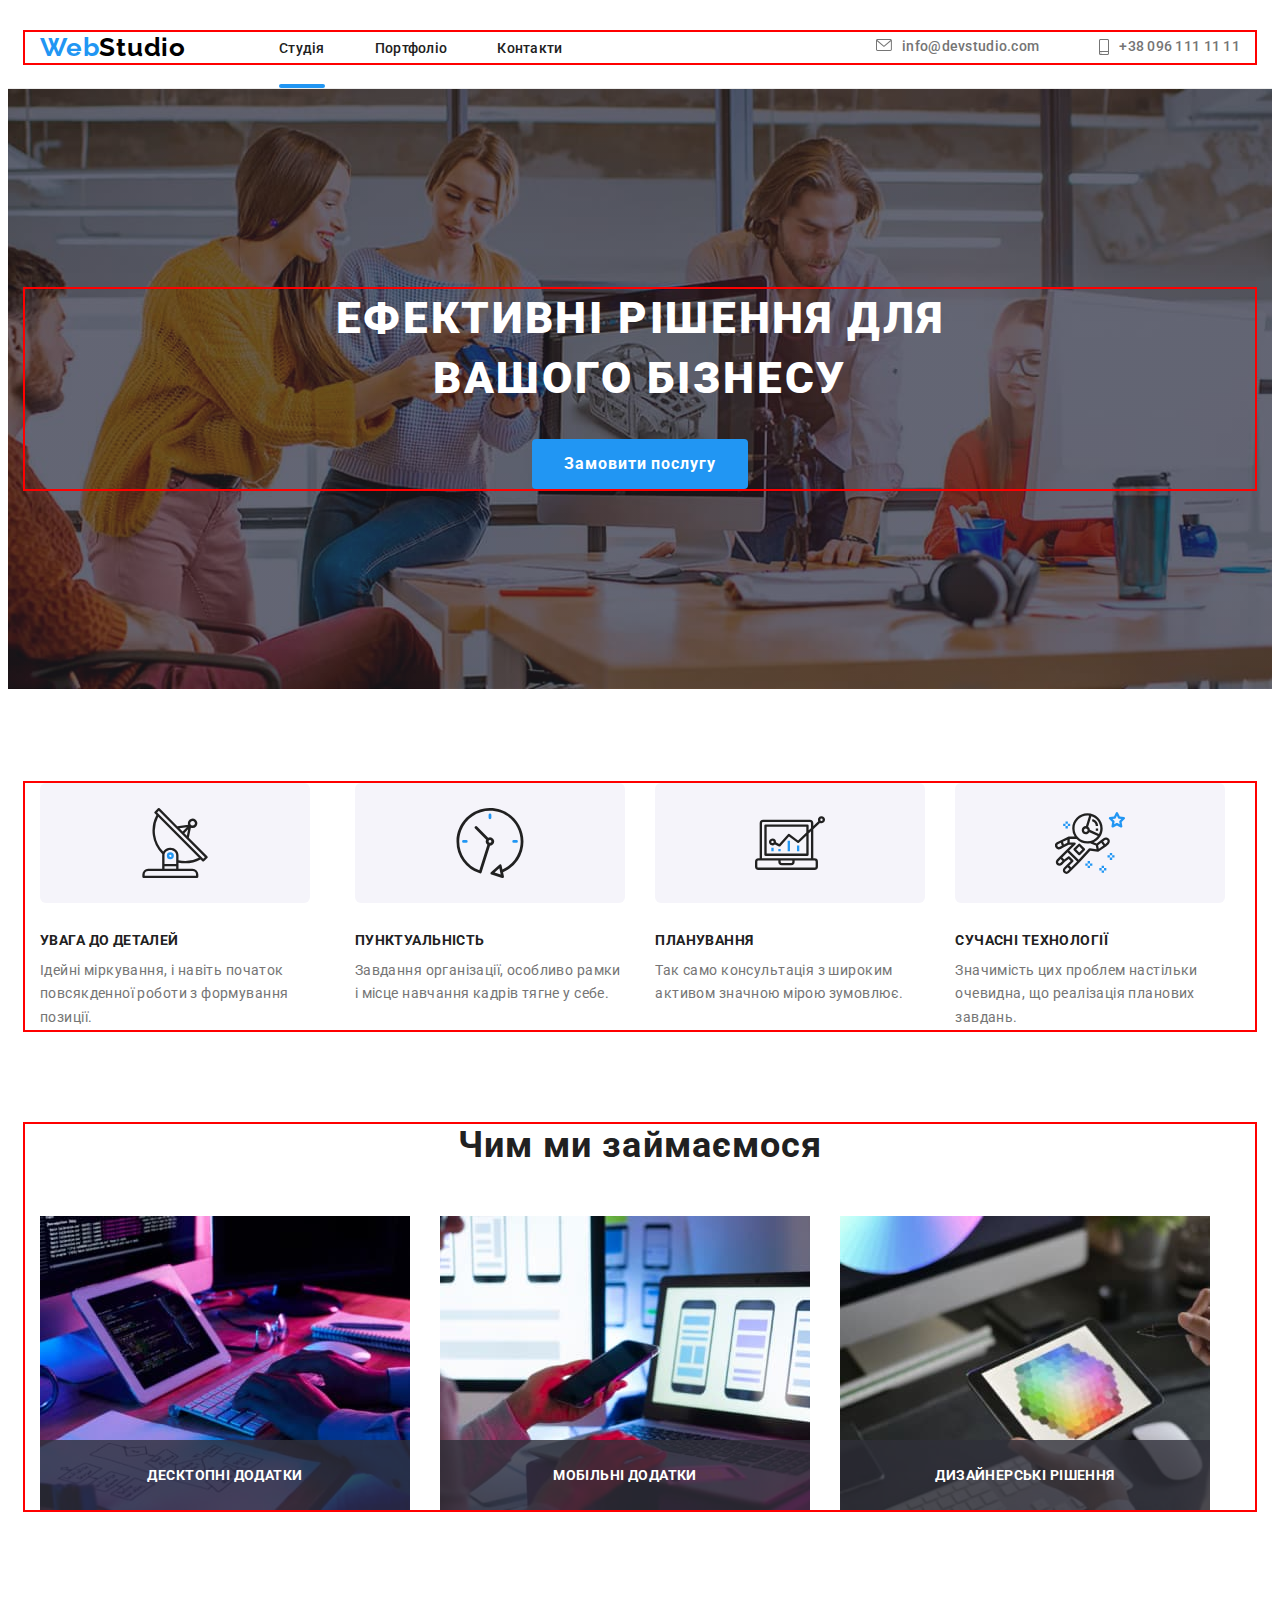
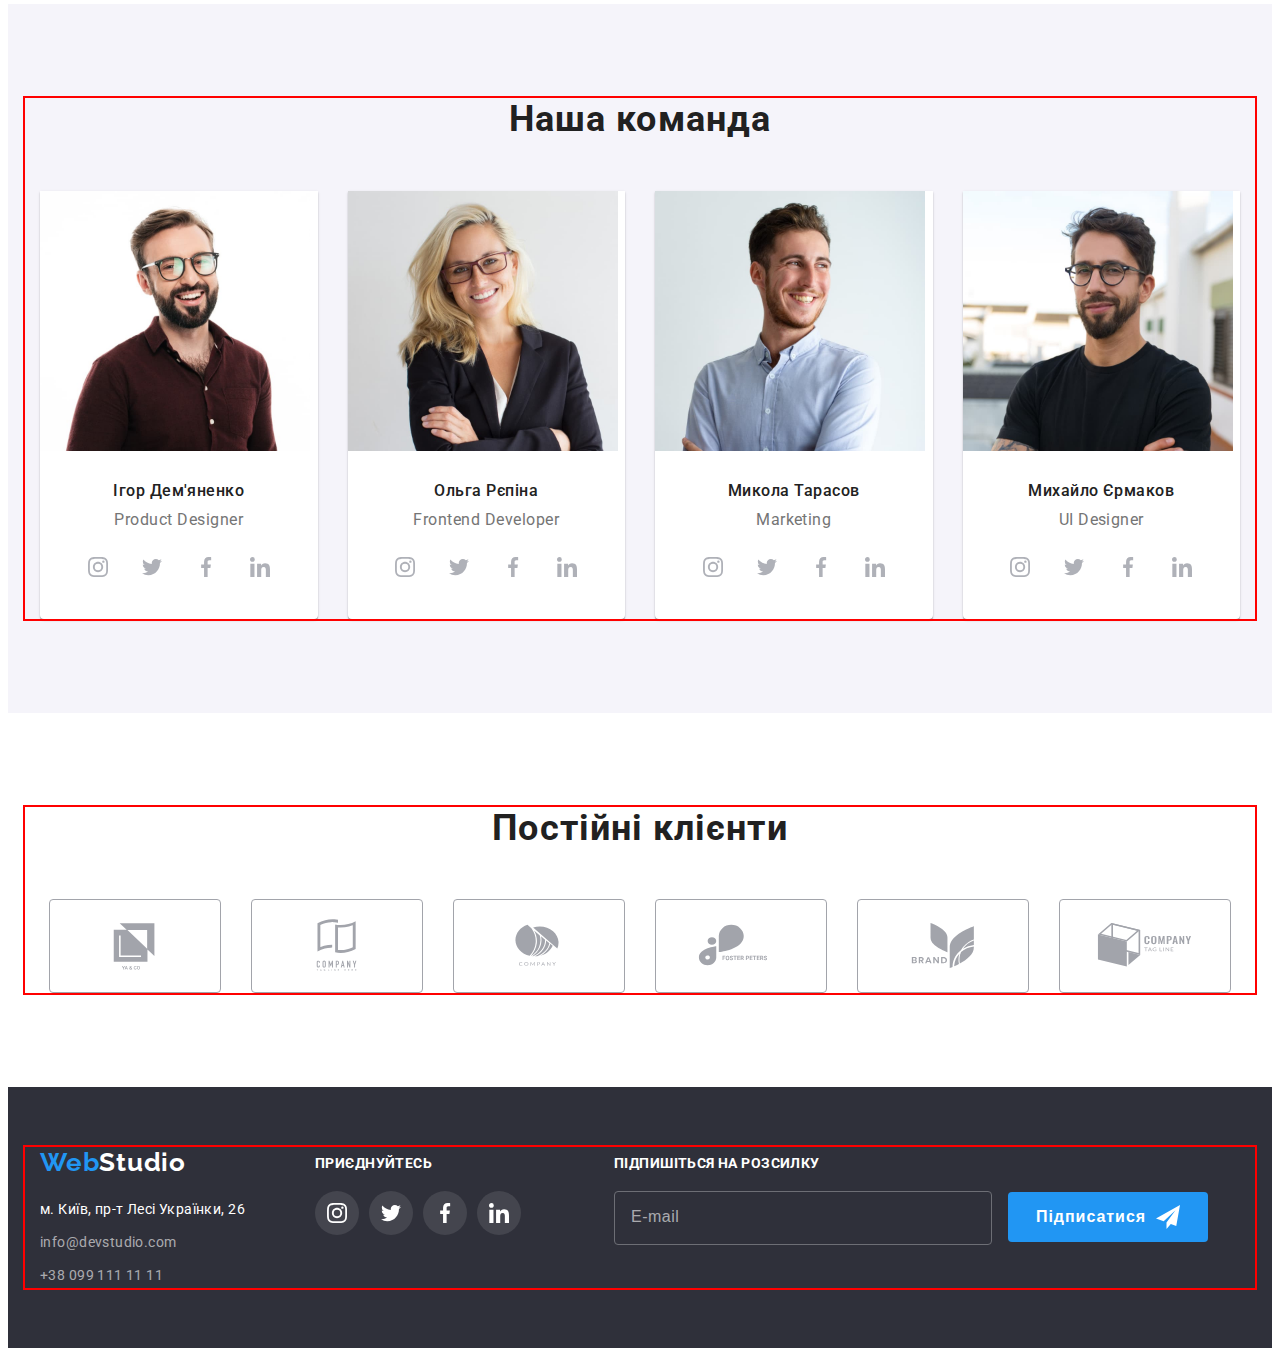
==== index.html @ 5f809f55 "Додає файли з HW7" ====
<!DOCTYPE html>
<html lang="en">
  <head>
    <meta charset="UTF-8" />
    <meta http-equiv="X-UA-Compatible" content="IE=edge" />
    <meta name="viewport" content="width=device-width, initial-scale=1.0" />
    <title>WebStudio</title>
    <link rel="preconnect" href="https://fonts.googleapis.com" />
    <link rel="preconnect" href="https://fonts.gstatic.com" crossorigin />
    <link
      href="https://fonts.googleapis.com/css2?family=Raleway:wght@700&family=Roboto:wght@400;500;700;900&display=swap"
      rel="stylesheet"
    />
    <link
      rel="stylesheet"
      href="https://cdnjs.cloudflare.com/ajax/libs/modern-normalize/1.1.0/modern-normalize.min.css"
      integrity="sha512-wpPYUAdjBVSE4KJnH1VR1HeZfpl1ub8YT/NKx4PuQ5NmX2tKuGu6U/JRp5y+Y8XG2tV+wKQpNHVUX03MfMFn9Q=="
      crossorigin="anonymous"
      referrerpolicy="no-referrer"
    />
    <link rel="stylesheet" href="./css/main.min.css" />
  </head>
  <body>
    <header class="header">
      <div class="container">
        <nav class="navigation">
          <a href="./index.html" class="logo link">Web<span style="color: #000000">Studio</span></a>
          <ul class="navigation__list list">
            <li class="navigation__item">
              <a href="./index.html" class="navigation__link link current">Студія</a>
            </li>
            <li class="navigation__item">
              <a href="./portfolio.html" class="navigation__link link">Портфоліо</a>
            </li>
            <li class="navigation__item">
              <a href="" class="navigation__link link">Контакти</a>
            </li>
          </ul>
        </nav>
        <div class="connect">
          <div class="connect__contacts list">
            <a href="mailto:info@devstudio.com" class="connect__email link">
              <svg class="connect__envelope" width="16" height="12">
                <use href="./img/contacts-icon.svg#icon-email-envelope"></use></svg
              >info@devstudio.com</a
            ><a href="tel:+380961111111" class="connect__tel link list">
              <svg class="connect__smartphone" width="10" height="16">
                <use href="./img/contacts-icon.svg#icon-smartphone"></use></svg
              >+38 096 111 11 11</a
            >
          </div>
        </div>
      </div>
    </header>
    <main>
      <section class="hero">
        <div class="container">
          <div>
            <h1 class="text__unique">Ефективні рішення для вашого бізнесу</h1>
            <button type="button" class="btn__unique" data-modal-open>Замовити послугу</button>
          </div>
        </div>
      </section>
      <section class="advantages section">
        <div class="container">
          <h2 hidden>Переваги</h2>
          <ul class="advantages__list list">
            <li class="advantages__item">
              <a href="" class="advantages__link link">
                <svg class="advantages__icon" width="70" height="70">
                  <use href="./img/advantages-icons.svg#icon-antenna"></use>
                </svg>
              </a>
              <h3 class="advantages__title">УВАГА ДО ДЕТАЛЕЙ</h3>
              <p class="advantages__descr">
                Ідейні міркування, і навіть початок повсякденної роботи з формування позиції.
              </p>
            </li>
            <li class="advantages__item">
              <a href="" class="advantages__link link">
                <svg class="advantages__icon" width="70" height="70">
                  <use href="./img/advantages-icons.svg#icon-clock"></use>
                </svg>
              </a>
              <h3 class="advantages__title">ПУНКТУАЛЬНІСТЬ</h3>
              <p class="advantages__descr">
                Завдання організації, особливо рамки і місце навчання кадрів тягне у себе.
              </p>
            </li>
            <li class="advantages__item">
              <a href="" class="advantages__link link">
                <svg class="advantages__icon" width="70" height="70">
                  <use href="./img/advantages-icons.svg#icon-diagram"></use>
                </svg>
              </a>
              <h3 class="advantages__title">ПЛАНУВАННЯ</h3>
              <p class="advantages__descr">
                Так само консультація з широким активом значною мірою зумовлює.
              </p>
            </li>
            <li class="advantages__item">
              <a href="" class="advantages__link link">
                <svg class="advantages__icon" width="70" height="70">
                  <use href="./img/advantages-icons.svg#icon-astronaut"></use>
                </svg>
              </a>
              <h3 class="advantages__title">СУЧАСНІ ТЕХНОЛОГІЇ</h3>
              <p class="advantages__descr">
                Значимість цих проблем настільки очевидна, що реалізація планових завдань.
              </p>
            </li>
          </ul>
        </div>
      </section>
      <section class="activities section">
        <div class="container">
          <h2 class="activities__title">Чим ми займаємося</h2>
          <ul class="activities__list list">
            <li class="activities__item">
              <img src="./img/activities-img-1.jpg" alt="Діяльність" width="370" height="294" />
              <p class="activities__cover-text">Десктопні додатки</p>
            </li>
            <li class="activities__item">
              <img src="./img/activities-img-2.jpg" alt="Діяльність" width="370" height="294" />
              <p class="activities__cover-text">Мобільні додатки</p>
            </li>
            <li class="activities__item">
              <img src="./img/activities-img-3.jpg" alt="Діяльність" width="370" height="294" />
              <p class="activities__cover-text">Дизайнерські рішення</p>
            </li>
          </ul>
        </div>
      </section>
      <section class="team section">
        <div class="container">
          <h2 class="team__main-title">Наша команда</h2>
          <ul class="team__list list">
            <li class="team__item">
              <img
                src="./img/product-designer.jpg"
                alt="Дизайнер продукту"
                width="270"
                height="260"
              />
              <div class="team__text">
                <h3 class="team__title">Ігор Дем'яненко</h3>
                <p class="team__descr">Product Designer</p>
                <ul class="webstudio-soc list">
                  <li class="webstudio-soc-item">
                    <a href="" class="webstudio-soc-link link">
                      <svg class="webstudio-team-icon" width="20" height="20">
                        <use href="./img/team-icons.svg#icon-instagram"></use>
                      </svg>
                    </a>
                  </li>
                  <li class="webstudio-soc-item">
                    <a href="" class="webstudio-soc-link link">
                      <svg class="webstudio-team-icon" width="20" height="20">
                        <use href="./img/team-icons.svg#icon-twitter"></use>
                      </svg>
                    </a>
                  </li>
                  <li class="webstudio-soc-item">
                    <a href="" class="webstudio-soc-link link">
                      <svg class="webstudio-team-icon" width="20" height="20">
                        <use href="./img/team-icons.svg#icon-facebook"></use>
                      </svg>
                    </a>
                  </li>
                  <li class="webstudio-soc-item">
                    <a href="" class="webstudio-soc-link link">
                      <svg class="webstudio-team-icon" width="20" height="20">
                        <use href="./img/team-icons.svg#icon-linkedin"></use>
                      </svg>
                    </a>
                  </li>
                </ul>
              </div>
            </li>
            <li class="team__item">
              <img
                src="./img/frontend-developer.jpg"
                alt="Фронтенд розробник"
                width="270"
                height="260"
              />
              <div class="team__text">
                <h3 class="team__title">Ольга Рєпіна</h3>
                <p class="team__descr">Frontend Developer</p>
                <ul class="webstudio-soc list">
                  <li class="webstudio-soc-item">
                    <a href="" class="webstudio-soc-link link">
                      <svg class="webstudio-team-icon" width="20" height="20">
                        <use href="./img/team-icons.svg#icon-instagram"></use>
                      </svg>
                    </a>
                  </li>
                  <li class="webstudio-soc-item">
                    <a href="" class="webstudio-soc-link link">
                      <svg class="webstudio-team-icon" width="20" height="20">
                        <use href="./img/team-icons.svg#icon-twitter"></use>
                      </svg>
                    </a>
                  </li>
                  <li class="webstudio-soc-item">
                    <a href="" class="webstudio-soc-link link">
                      <svg class="webstudio-team-icon" width="20" height="20">
                        <use href="./img/team-icons.svg#icon-facebook"></use>
                      </svg>
                    </a>
                  </li>
                  <li class="webstudio-soc-item">
                    <a href="" class="webstudio-soc-link link">
                      <svg class="webstudio-team-icon" width="20" height="20">
                        <use href="./img/team-icons.svg#icon-linkedin"></use>
                      </svg>
                    </a>
                  </li>
                </ul>
              </div>
            </li>
            <li class="team__item">
              <img src="./img/marketing.jpg" alt="Маркетинг" width="270" height="260" />
              <div class="team__text">
                <h3 class="team__title">Микола Тарасов</h3>
                <p class="team__descr">Marketing</p>
                <ul class="webstudio-soc list">
                  <li class="webstudio-soc-item">
                    <a href="" class="webstudio-soc-link link">
                      <svg class="webstudio-team-icon" width="20" height="20">
                        <use href="./img/team-icons.svg#icon-instagram"></use>
                      </svg>
                    </a>
                  </li>
                  <li class="webstudio-soc-item">
                    <a href="" class="webstudio-soc-link link">
                      <svg class="webstudio-team-icon" width="20" height="20">
                        <use href="./img/team-icons.svg#icon-twitter"></use>
                      </svg>
                    </a>
                  </li>
                  <li class="webstudio-soc-item">
                    <a href="" class="webstudio-soc-link link">
                      <svg class="webstudio-team-icon" width="20" height="20">
                        <use href="./img/team-icons.svg#icon-facebook"></use>
                      </svg>
                    </a>
                  </li>
                  <li class="webstudio-soc-item">
                    <a href="" class="webstudio-soc-link link">
                      <svg class="webstudio-team-icon" width="20" height="20">
                        <use href="./img/team-icons.svg#icon-linkedin"></use>
                      </svg>
                    </a>
                  </li>
                </ul>
              </div>
            </li>
            <li class="team__item">
              <img src="./img/ui-designer.jpg" alt="UI дизайнер" width="270" height="260" />
              <div class="team__text">
                <h3 class="team__title">Михайло Єрмаков</h3>
                <p class="team__descr">UI Designer</p>
                <ul class="webstudio-soc list">
                  <li class="webstudio-soc-item">
                    <a href="" class="webstudio-soc-link link">
                      <svg class="webstudio-team-icon" width="20" height="20">
                        <use href="./img/team-icons.svg#icon-instagram"></use>
                      </svg>
                    </a>
                  </li>
                  <li class="webstudio-soc-item">
                    <a href="" class="webstudio-soc-link link">
                      <svg class="webstudio-team-icon" width="20" height="20">
                        <use href="./img/team-icons.svg#icon-twitter"></use>
                      </svg>
                    </a>
                  </li>
                  <li class="webstudio-soc-item">
                    <a href="" class="webstudio-soc-link link">
                      <svg class="webstudio-team-icon" width="20" height="20">
                        <use href="./img/team-icons.svg#icon-facebook"></use>
                      </svg>
                    </a>
                  </li>
                  <li class="webstudio-soc-item">
                    <a href="" class="webstudio-soc-link link">
                      <svg class="webstudio-team-icon" width="20" height="20">
                        <use href="./img/team-icons.svg#icon-linkedin"></use>
                      </svg>
                    </a>
                  </li>
                </ul>
              </div>
            </li>
          </ul>
        </div>
      </section>
      <section class="clients section">
        <div class="container">
          <h2 class="clients__main">Постійні клієнти</h2>
          <ul class="clients__list list">
            <li class="clients__item">
              <a href="" class="clients__link link">
                <svg class="clients__icon" width="106" height="60">
                  <use href="./img/webstudio-clients.svg#icon-ya-co-logo"></use>
                </svg>
              </a>
            </li>
            <li class="clients__item">
              <a href="" class="clients__link link">
                <svg class="clients__icon" width="106" height="60">
                  <use href="./img/webstudio-clients.svg#icon-company-one-logo"></use>
                </svg>
              </a>
            </li>
            <li class="clients__item">
              <a href="" class="clients__link link">
                <svg class="clients__icon" width="106" height="60">
                  <use href="./img/webstudio-clients.svg#icon-company-two-logo"></use>
                </svg>
              </a>
            </li>
            <li class="clients__item">
              <a href="" class="clients__link link">
                <svg class="clients__icon" width="106" height="60">
                  <use href="./img/webstudio-clients.svg#icon-foster-peters-logo"></use>
                </svg>
              </a>
            </li>
            <li class="clients__item">
              <a href="" class="clients__link link">
                <svg class="clients__icon" width="106" height="60">
                  <use href="./img/webstudio-clients.svg#icon-brand-logo"></use>
                </svg>
              </a>
            </li>
            <li class="clients__item">
              <a href="" class="clients__link link">
                <svg class="clients__icon" width="106" height="60">
                  <use href="./img/webstudio-clients.svg#icon-company-three-logo"></use>
                </svg>
              </a>
            </li>
          </ul>
        </div>
      </section>
    </main>
    <footer class="footer">
      <div class="container">
        <div class="footer-logo-adress">
          <a href="/index.html" class="footer-logo link"
            >Web<span style="color: #ffffff">Studio</span></a
          >
          <address class="footer-adress">
            <ul class="footer-links list">
              <li class="footer-links-item">
                <a
                  href="https://goo.gl/maps/W9PkyvHcREcjAEF59"
                  target="_blank"
                  rel="noopener norefferer nofollow"
                  class="footer-adress-link link"
                  >м. Київ, пр-т Лесі Українки, 26</a
                >
              </li>
              <li class="footer-links-item">
                <a href="mailto:info@devstudio.com" class="footer-email-link link"
                  >info@devstudio.com</a
                >
              </li>
              <li>
                <a href="tel:+380991111111 link" class="footer-tel-link link">+38 099 111 11 11</a>
              </li>
            </ul>
          </address>
        </div>
        <div class="footer-icons">
          <h3 class="footer-social-title">Приєднуйтесь</h3>
          <ul class="webstudio-soc list">
            <li class="webstudio-soc-item">
              <a href="" class="webstudio-footer-soc-link link">
                <svg class="webstudio-soc-icon" width="20" height="20">
                  <use href="./img/team-icons.svg#icon-instagram"></use>
                </svg>
              </a>
            </li>
            <li class="webstudio-soc-item">
              <a href="" class="webstudio-footer-soc-link link">
                <svg class="webstudio-soc-icon" width="20" height="20">
                  <use href="./img/team-icons.svg#icon-twitter"></use>
                </svg>
              </a>
            </li>
            <li class="webstudio-soc-item">
              <a href="" class="webstudio-footer-soc-link link">
                <svg class="webstudio-soc-icon" width="20" height="20">
                  <use href="./img/team-icons.svg#icon-facebook"></use>
                </svg>
              </a>
            </li>
            <li class="webstudio-soc-item">
              <a href="" class="webstudio-footer-soc-link link">
                <svg class="webstudio-soc-icon" width="20" height="20">
                  <use href="./img/team-icons.svg#icon-linkedin"></use>
                </svg>
              </a>
            </li>
          </ul>
        </div>
        <div class="footer-form">
          <h3 class="footer-form-title">Підпишіться на розсилку</h3>
          <form action="footer-online-form">
            <input
              type="email"
              class="footer-online-input"
              name="footer-form-email"
              id="mail"
              placeholder="E-mail"
            />
            <button type="submit" class="footer-form-button">
              Підписатися
              <svg class="footer-form-icon" width="24" height="24">
                <use href="./img/team-icons.svg#icon-footer-send"></use>
              </svg>
            </button>
          </form>
        </div>
      </div>
    </footer>
    <div class="backdrop is-hidden" data-modal>
      <div class="modal">
        <button type="button" class="modal-close" data-modal-close>
          <svg class="modal-close-icon" width="" height="">
            <use href="./img/button-close-modal.svg#icon-button-close-black"></use>
          </svg>
        </button>
        <p class="modal-title">Залиште свої дані, ми вам передзвонимо</p>
        <form class="modal-form">
          <div class="input-field">
            <label for="user-name">
              <span class="input-title">Ім'я</span>
            </label>
            <div class="input-wrap">
              <input
                type="text"
                class="input-form"
                name="user-name"
                placeholder="Микола"
                required
                id="user-name"
              />
              <svg class="input-icon" width="18" height="18">
                <use href="./img/modal-input-icons.svg#icon-modal-person-black"></use>
              </svg>
            </div>
          </div>
          <div class="input-field">
            <label for="user-email">
              <span class="input-title">Пошта</span>
            </label>
            <div class="input-wrap">
              <input
                type="email"
                class="input-form"
                name="user-email"
                placeholder="test@mail.com"
                required
                id="user-email"
              />
              <svg class="input-icon" width="18" height="18">
                <use href="./img/modal-input-icons.svg#icon-modal-email-black"></use>
              </svg>
            </div>
          </div>
          <div class="input-field">
            <label for="user-tel">
              <span class="input-title">Телефон</span>
            </label>
            <div class="input-wrap">
              <input
                type="tel"
                class="input-form"
                name="user-tel"
                placeholder="+380 (96) 111-11-11"
                minlength="10"
                required
                id="user-tel"
              />
              <svg class="input-icon" width="18" height="18">
                <use href="./img/modal-input-icons.svg#icon-modal-phone-black"></use>
              </svg>
            </div>
          </div>
          <div class="input-field">
            <label for="user-comment">
              <span class="input-title">Коментар</span>
            </label>
            <textarea
              name="user-comment"
              id="user-comment"
              class="modal-comment"
              placeholder="Введіть текст"
            ></textarea>
          </div>
          <div class="input-field">
            <input
              type="checkbox"
              name="user-policy"
              value="true"
              class="input-check visually-hidden"
              id="user-policy"
            />
            <label for="user-policy" class="check-text">
              <span>
                <svg class="check-icon" width="16" height="15">
                  <use href="./img/modal-input-icons.svg#icon-modal-check"></use>
                </svg>
              </span>
              Погоджуюся з розсилкою та приймаю
              <a href="./index.html" class="policy-agreenent-conditions">Умови договору</a>
            </label>
          </div>
          <button type="submit" class="modal-button">Відправити</button>
        </form>
      </div>
    </div>
    <script src="./js/modal.js"></script>
  </body>
</html>
---- css/main.min.css ----
body{font-family:"Roboto",sans-serif}.root{--main-btn-color: #2196f3;--main-title-color: #212121}.list{list-style:none}.link{text-decoration:none}.section{padding-top:94px;padding-bottom:94px}p,h1,h2,h3,h4,h5,h6{margin:0}ul{margin:0;padding-left:0}button{cursor:pointer}address{font-style:normal}img{display:block}.visually-hidden{position:absolute;white-space:nowrap;width:1px;height:1px;overflow:hidden;border:0;padding:0;clip:rect(0 0 0 0);-webkit-clip-path:inset(50%);clip-path:inset(50%);margin:-1px}.container{width:1200px;padding-left:15px;padding-right:15px;margin:0 auto;outline:2px solid red}.header{padding-top:24px;padding-bottom:25px;border-bottom:1px solid #ececec}.header .container{display:flex;align-items:center}.navigation{display:flex;align-items:center}.navigation__list{display:flex;-moz-column-gap:50px;column-gap:50px}.connect{margin-left:auto}.connect__contacts{display:flex;justify-content:center;align-items:center}.logo{font-family:"Raleway";font-style:normal;font-weight:700;font-size:26px;line-height:1.19;letter-spacing:.03em;color:#2196f3;margin-right:93px}.navigation__link{position:relative;font-weight:500;font-size:14px;line-height:1.14;letter-spacing:.02em;color:#212121;transition-property:color,background-color,box-shadow;transition-duration:250ms;transition-timing-function:cubic-bezier(0.4, 0, 0.2, 1)}.navigation__link:hover,.navigation__link:focus{color:#2196f3}.navigation__link.current::after{content:"";display:block;width:100%;height:4px;background-color:#2196f3;position:absolute;bottom:-32px;left:0;border-radius:2px}.connect__email{font-weight:500;font-size:14px;line-height:1.14;letter-spacing:.02em;color:#757575;margin-left:10px;display:flex;transition-property:color,background-color,box-shadow;transition-duration:250ms;transition-timing-function:cubic-bezier(0.4, 0, 0.2, 1)}.connect__email:hover,.connect__email:focus{color:#2196f3}.connect__envelope{margin-right:10px;fill:currentColor}.connect__smartphone{margin-left:50px;margin-right:10px;fill:currentColor}.connect__tel{color:#757575;font-weight:500;font-size:14px;line-height:1.14;letter-spacing:.02em;margin-left:10px;display:flex;transition-property:color,background-color,box-shadow;transition-duration:250ms;transition-timing-function:cubic-bezier(0.4, 0, 0.2, 1)}.connect__tel:hover,.connect__tel:focus{color:#2196f3}.hero{background:#757575;background-image:linear-gradient(rgba(47, 48, 58, 0.4), rgba(47, 48, 58, 0.4)),url(../img/hero-background-image.jpg);background-repeat:no-repeat;background-position:center;background-size:cover;max-width:1600px;margin:0 auto;padding-top:200px;padding-bottom:200px}.text__unique{max-width:696px;font-weight:900;font-size:44px;line-height:1.36;text-align:center;letter-spacing:.06em;text-transform:uppercase;color:#fff;margin:0 auto;margin-bottom:30px}.btn__unique{font-family:"Roboto";font-style:normal;font-weight:700;font-size:16px;line-height:1.88;display:flex;align-items:center;text-align:center;letter-spacing:.06em;color:#fff;background:#2196f3;display:block;margin:0 auto;min-width:216px;height:50px;border-radius:4px;border-color:rgba(0,0,0,0)}.advantages{padding-bottom:0}.advantages__list{display:flex;-moz-column-gap:30px;column-gap:30px}.advantages__link{width:270px;height:120px;border-radius:6px;background-color:#f5f4fa;display:flex;align-items:center;justify-content:center;margin-bottom:30px}.advantages__title{font-weight:700;font-size:14px;line-height:1.14;letter-spacing:.03em;text-transform:uppercase;color:#212121;margin-bottom:10px}.advantages__descr{color:#757575;font-weight:400;font-size:14px;line-height:1.71;letter-spacing:.03em}.activities__title{font-weight:700;font-size:36px;line-height:1.17;text-align:center;letter-spacing:.03em;color:#212121;margin-bottom:50px}.activities__list{display:flex;-moz-column-gap:30px;column-gap:30px}.activities__item{position:relative}.activities__cover-text{position:absolute;top:100%;left:100%;transform:translate(-100%, -100%);font-weight:700;font-size:14px;line-height:1.1;letter-spacing:.03em;text-transform:uppercase;color:#fff;background-color:rgba(47,48,58,.8);display:flex;justify-content:center;align-items:center;height:70px;width:100%}.team{background:#f5f4fa}.team__main-title{font-weight:700;font-size:36px;line-height:1.17;text-align:center;letter-spacing:.03em;color:#212121;margin-bottom:50px}.team__list{display:flex;-moz-column-gap:30px;column-gap:30px}.team__item{background:#fff;width:calc((100% - 90px)/4);box-shadow:0px 1px 3px rgba(0,0,0,.12),0px 1px 1px rgba(0,0,0,.14),0px 2px 1px rgba(0,0,0,.2);border-radius:0px 0px 4px 4px}.team__text{padding-top:30px;padding-bottom:30px;padding-left:5px;padding-right:5px}.team__title{font-weight:500;font-size:16px;line-height:1.19;text-align:center;letter-spacing:.03em;color:#212121;margin-bottom:10px}.team__descr{font-weight:400;font-size:16px;line-height:1.19;text-align:center;letter-spacing:.03em;color:#757575;margin-bottom:16px}.webstudio-soc{display:flex;justify-content:center;-moz-column-gap:10px;column-gap:10px}.webstudio-team-icon{fill:#afb1b8;transition:fill 250ms cubic-bezier(0.4, 0, 0.2, 1)}.webstudio-soc-link:hover .webstudio-team-icon,.webstudio-soc-link:focus .webstudio-team-icon{fill:#fff}.webstudio-soc-link{width:44px;height:44px;border-radius:50%;background-color:rgba(0,0,0,0);display:flex;justify-content:center;align-items:center;transition:background-color 250ms cubic-bezier(0.4, 0, 0.2, 1);transition-property:color,background-color,box-shadow;transition-duration:250ms;transition-timing-function:cubic-bezier(0.4, 0, 0.2, 1)}.webstudio-soc-link:hover,.webstudio-soc-link:focus{background-color:#0f99fe}.clients__main{font-weight:700;font-size:36px;line-height:1.17;text-align:center;letter-spacing:.03em;color:#212121;margin-bottom:50px}.clients__list{display:flex;justify-content:center;-moz-column-gap:30px;column-gap:30px}.clients__link{border:1px solid #a2a4ab;border-radius:4px;width:170px;height:92px;display:flex;align-items:center;justify-content:center;transition:border-color 250ms cubic-bezier(0.4, 0, 0.2, 1)}.clients__link:hover,.clients__link:focus{border-color:#2196f3}.clients__icon{fill:#a2a4ab;transition:fill 250ms cubic-bezier(0.4, 0, 0.2, 1)}.clients__link:hover .clients__icon,.clients__link:focus .clients__icon{fill:#2196f3}.portfolio-filter{margin-bottom:50px;display:flex;-moz-column-gap:8px;column-gap:8px;justify-content:center}.portfolio-filter-button{font-family:inherit;align-items:center;text-align:center;font-weight:500;font-size:16px;line-height:1.62;letter-spacing:.03em;background:#f5f4fa;border-radius:4px;border-color:rgba(0,0,0,0);padding:6px 22px;transition:background-color 250ms cubic-bezier(0.4, 0, 0.2, 1),color 250ms cubic-bezier(0.4, 0, 0.2, 1),box-shadow 250ms cubic-bezier(0.4, 0, 0.2, 1)}.portfolio-filter-button:hover,.portfolio-filter-button:focus{box-shadow:0px 1px 3px rgba(0,0,0,.12),0px 1px 1px rgba(0,0,0,.14),0px 2px 1px rgba(0,0,0,.2)}.portfolio-filter-button:hover,.portfolio-filter-button:focus{background-color:#2196f3;color:#fff}.portfolio-list{display:flex;flex-wrap:wrap;gap:30px}.portfolio-item{width:calc((100% - 60px)/3)}.portfolio-item:hover,.portfolio-item:focus{box-shadow:0px 2px 2px #c6c6c6,0px 4px 4px #c6c6c6,0px 2px 2px #c6c6c6}.portfolio-top-wrap{position:relative;overflow:hidden}.portfolio-item-hover-text{position:absolute;top:0;left:0;width:100%;height:100%;padding:63px 24px;font-weight:400;font-size:18px;line-height:1.5;letter-spacing:.03em;color:#fff;background-color:rgba(54,161,243,.829);transform:translateY(100%);transition:transform 250ms cubic-bezier(0.4, 0, 0.2, 1);overflow:auto}.portfolio-item:hover .portfolio-item-hover-text{transform:translateY(0%)}.portfolio-text{width:370px;height:110px;padding-top:20px;padding-bottom:20px;padding-left:24px;padding-right:24px;border:1px solid #eee}.portfolio-item-title{font-weight:700;font-size:18px;line-height:2;letter-spacing:.06em;color:#212121;margin-bottom:4px}.portfolio-item-descr{font-weight:400;font-size:16px;line-height:1.88;letter-spacing:.03em;color:#757575}.footer{background:#2f303a;padding-top:60px;padding-bottom:60px}.footer .container{display:flex}.footer-logo{font-family:"Raleway";font-weight:700;font-size:26px;line-height:1.19;letter-spacing:.03em;color:#2196f3}.footer-links{margin-top:20px}.footer-links-item{margin-bottom:9px}.footer-adress-link{color:#fff;font-family:inherit;font-style:normal;font-weight:400;font-size:14px;line-height:1.71;letter-spacing:.03em}.footer-email-link{color:rgba(255,255,255,.6);font-family:inherit;font-style:normal;font-weight:400;font-size:14px;line-height:1.71;letter-spacing:.03em}.footer-tel-link{color:rgba(255,255,255,.6);font-family:inherit;font-style:normal;font-weight:400;font-size:14px;line-height:1.71;letter-spacing:.03em}.footer-social-title{font-weight:700;font-size:14px;line-height:16px;letter-spacing:.03em;text-transform:uppercase;color:#fff;margin-bottom:20px}.footer-icons{margin-left:70px;padding-top:8px}.webstudio-footer-soc-link{width:44px;height:44px;border-radius:50%;background-color:#44454e;display:flex;justify-content:center;align-items:center;transition:background-color 250ms cubic-bezier(0.4, 0, 0.2, 1)}.webstudio-footer-soc-link:hover,.webstudio-footer-soc-link:focus{background-color:#0f99fe}.webstudio-soc-icon{fill:#fff}.footer-form{margin-left:93px;padding-top:8px}.footer-online-form{display:flex;flex-direction:row;justify-content:space-between}.footer-form-title{font-weight:700;font-size:14px;line-height:16px;letter-spacing:.03em;text-transform:uppercase;color:#fff;margin-bottom:20px}.footer-online-input{min-width:358px;height:50px;border:1px solid #6d6e75;border-radius:4px;padding-left:16px;font-weight:400;background-color:rgba(0,0,0,0);outline:none;color:#acacb0}.footer-online-input:focus{border-color:#2196f3}.footer-online-input::-moz-placeholder{font-weight:400;font-size:16px;line-height:1.6;letter-spacing:.03em;color:rgba(255,255,255,.6)}.footer-online-input:-ms-input-placeholder{font-weight:400;font-size:16px;line-height:1.6;letter-spacing:.03em;color:rgba(255,255,255,.6)}.footer-online-input::placeholder{font-weight:400;font-size:16px;line-height:1.6;letter-spacing:.03em;color:rgba(255,255,255,.6)}.footer-form-button{display:inline-flex;justify-content:center;align-items:center;font-weight:700;font-size:16px;line-height:1.88;letter-spacing:.06em;color:#fff;background:#2196f3;margin:0 auto;min-width:200px;height:50px;border-radius:4px;border-color:rgba(0,0,0,0);margin-left:12px;cursor:pointer}.footer-form-icon{fill:#fff;margin-left:10px}.backdrop{position:fixed;top:0;width:100%;height:100%;background:rgba(0,0,0,.2);transition:opacity 250ms cubic-bezier(0.4, 0, 0.2, 1),visibility 250ms cubic-bezier(0.4, 0, 0.2, 1)}.modal{position:absolute;top:50%;left:50%;transform:translate(-50%, -50%) scale(1) rotate(0deg);width:528px;min-height:581px;background:#fff;border-radius:4px;box-shadow:0px 1px 3px rgba(0,0,0,.12),0px 1px 1px rgba(0,0,0,.14),0px 2px 1px rgba(0,0,0,.2);transition:transform 250ms cubic-bezier(0.4, 0, 0.2, 1),scale 250ms cubic-bezier(0.4, 0, 0.2, 1),rotate 250ms cubic-bezier(0.4, 0, 0.2, 1);padding:40px}.backdrop.is-hidden .modal{transform:translate(-50%, -50%) scale(0) rotate(-90deg);transition:transform 250ms cubic-bezier(0.4, 0, 0.2, 1),scale 250ms cubic-bezier(0.4, 0, 0.2, 1),rotate 250ms cubic-bezier(0.4, 0, 0.2, 1)}.modal-close{position:absolute;top:8px;right:8px;width:30px;height:30px;border:1px solid rgba(0,0,0,.1);border-radius:50%;background-color:rgba(0,0,0,0)}.modal-close:hover{fill:#2196f3}.modal-title{font-weight:700;font-size:20px;line-height:1.2;text-align:center;letter-spacing:.03em;color:#212121;margin-bottom:12px}.modal-comment{width:100%;height:120px;border:1px solid rgba(33,33,33,.2);border-radius:4px;resize:none;padding:12px 16px}.modal-comment::-moz-placeholder{font-weight:400;font-size:12px;line-height:1.2;letter-spacing:.01em;color:#757575}.modal-comment:-ms-input-placeholder{font-weight:400;font-size:12px;line-height:1.2;letter-spacing:.01em;color:#757575}.modal-comment::placeholder{font-weight:400;font-size:12px;line-height:1.2;letter-spacing:.01em;color:#757575}.modal-comment:focus{outline-color:#2196f3}.input-form{width:100%;height:40px;border:1px solid rgba(33,33,33,.2);border-radius:4px;padding-left:42px;font-weight:400;font-size:12px;line-height:1.2;letter-spacing:.01em;color:#757575}.input-form:focus{outline-color:#2196f3}.input-form::-moz-placeholder{font-weight:400;font-size:12px;line-height:1.2;letter-spacing:.01em;color:#757575}.input-form:-ms-input-placeholder{font-weight:400;font-size:12px;line-height:1.2;letter-spacing:.01em;color:#757575}.input-form::placeholder{font-weight:400;font-size:12px;line-height:1.2;letter-spacing:.01em;color:#757575}.input-form:not(:focus):not(:-moz-placeholder-shown):valid{background-color:rgba(0,128,0,.178)}.input-form:not(:focus):not(:-ms-input-placeholder):valid{background-color:rgba(0,128,0,.178)}.input-form:not(:focus):not(:placeholder-shown):valid{background-color:rgba(0,128,0,.178)}.input-form:not(:focus):not(:-moz-placeholder-shown):invalid{background-color:rgba(255,0,0,.178)}.input-form:not(:focus):not(:-ms-input-placeholder):invalid{background-color:rgba(255,0,0,.178)}.input-form:not(:focus):not(:placeholder-shown):invalid{background-color:rgba(255,0,0,.178)}.input-wrap{position:relative}.input-icon{position:absolute;left:12px;top:50%;transform:translateY(-50%)}.input-form:focus+.input-icon{fill:#2196f3}.input-title{display:block;margin-bottom:4px;font-weight:400;font-size:12px;line-height:1.2;letter-spacing:.01em;color:#757575}.input-field{margin-bottom:10px}.check-text{font-weight:400;font-size:14px;line-height:1.7;letter-spacing:.03em;color:#757575;display:flex;align-items:center;justify-content:center;margin-bottom:30px}.check-text span{width:16px;height:15px;border:2px solid #212121;border-radius:2px;margin-right:8px;display:flex;align-items:center;justify-content:center;transition:background-color 250ms cubic-bezier(0.4, 0, 0.2, 1),background-image 250ms cubic-bezier(0.4, 0, 0.2, 1),border 250ms cubic-bezier(0.4, 0, 0.2, 1)}.check-icon{fill:rgba(0,0,0,0);fill:250ms cubic-bezier(0.4, 0, 0.2, 1)}.input-check:checked+.check-text span{background-color:#2196f3;border-color:#2196f3}.input-check:checked+.check-text .check-icon{fill:#fff}.input-check:focus+.check-text span{border-color:#2196f3}.policy-agreenent-conditions{color:#2196f3;margin-left:3px;font-weight:400;font-size:14px;line-height:1.7;letter-spacing:.03em}.modal-button{font-weight:700;font-size:16px;line-height:1.88;align-items:center;text-align:center;letter-spacing:.06em;color:#fff;background:#2196f3;display:block;margin:0 auto;min-width:200px;height:50px;border-radius:4px;border-color:rgba(0,0,0,0);box-shadow:0px 4px 4px rgba(0,0,0,.15)}.is-hidden{opacity:0;visibility:hidden;pointer-events:none}.no-scroll{overflow:hidden}/*# sourceMappingURL=main.min.css.map */
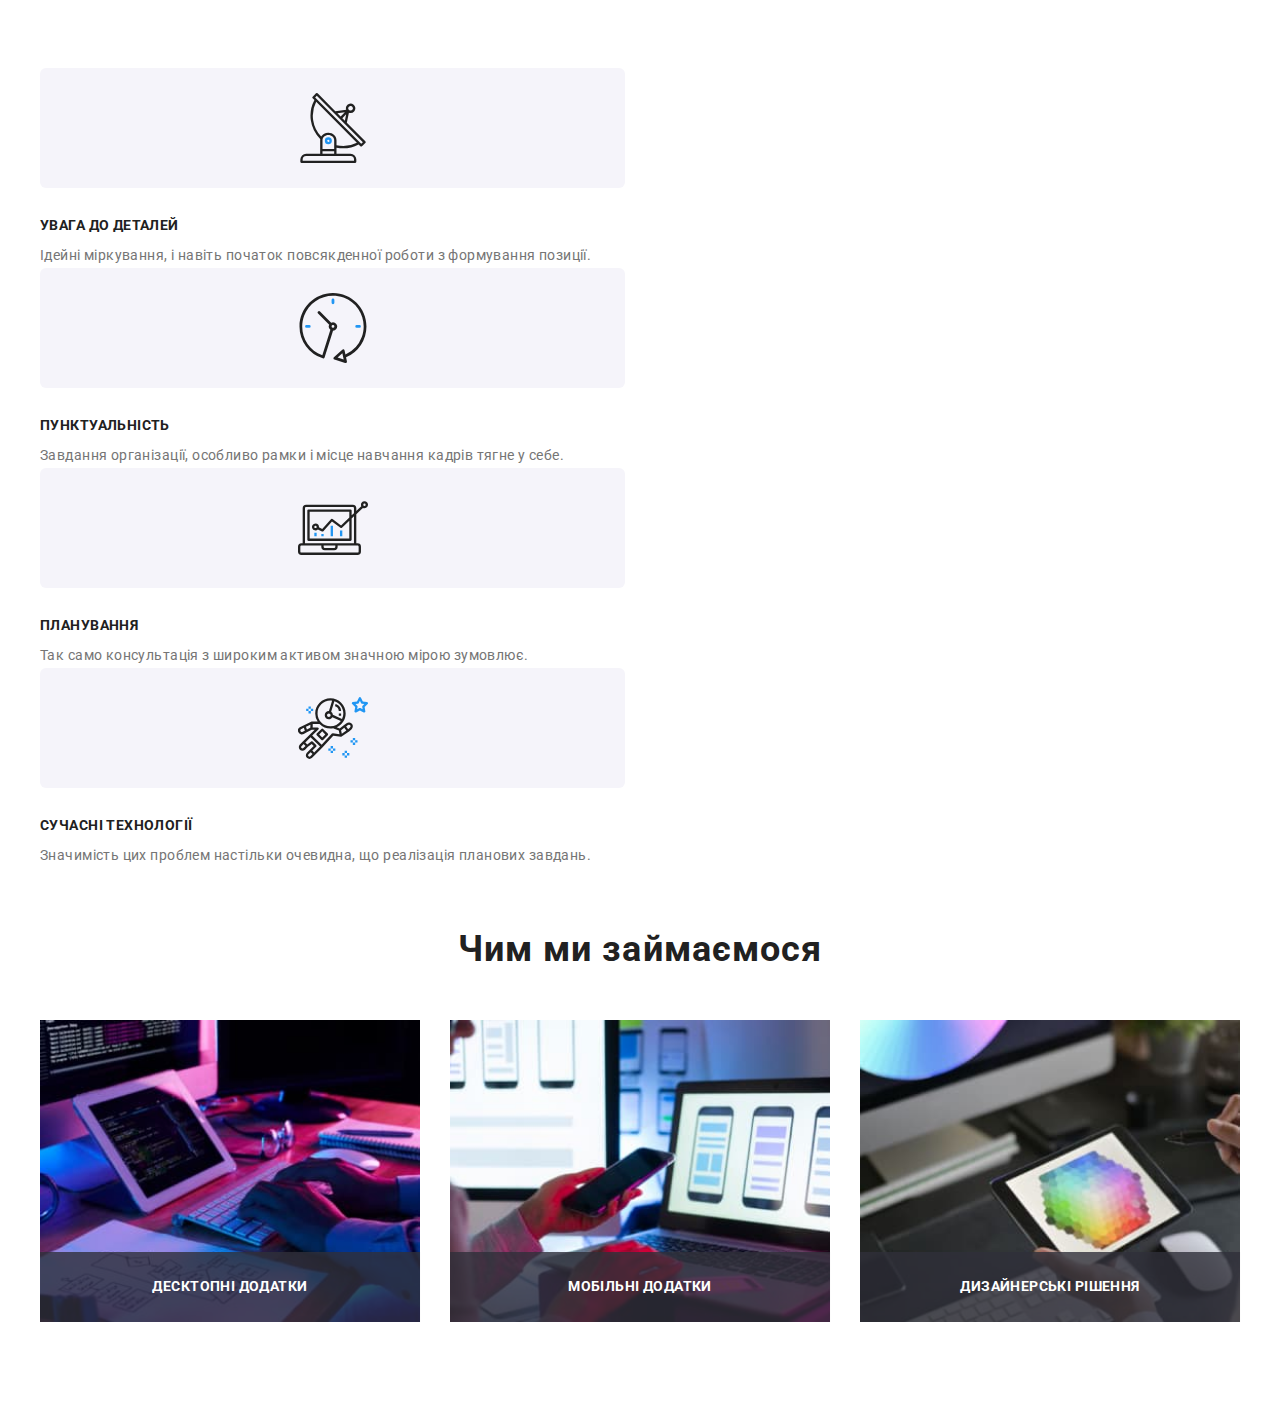
==== commit 8189128d: "Додає секцію activities responsive" ====
--- a/index.html
+++ b/index.html
@@ -21,7 +21,7 @@
     <link rel="stylesheet" href="./css/main.min.css" />
   </head>
   <body>
-    <header class="header">
+    <!--<header class="header"
       <div class="container">
         <nav class="navigation">
           <a href="./index.html" class="logo link">Web<span style="color: #000000">Studio</span></a>
@@ -51,16 +51,16 @@
           </div>
         </div>
       </div>
-    </header>
+    </header>-->
     <main>
-      <section class="hero">
+      <!--<section class="hero">
         <div class="container">
           <div>
             <h1 class="text__unique">Ефективні рішення для вашого бізнесу</h1>
             <button type="button" class="btn__unique" data-modal-open>Замовити послугу</button>
           </div>
         </div>
-      </section>
+      </section>-->
       <section class="advantages section">
         <div class="container">
           <h2 hidden>Переваги</h2>
@@ -131,7 +131,7 @@
           </ul>
         </div>
       </section>
-      <section class="team section">
+      <!--<section class="team section">
         <div class="container">
           <h2 class="team__main-title">Наша команда</h2>
           <ul class="team__list list">
@@ -295,8 +295,8 @@
             </li>
           </ul>
         </div>
-      </section>
-      <section class="clients section">
+      </section>-->
+      <!--<section class="clients section">
         <div class="container">
           <h2 class="clients__main">Постійні клієнти</h2>
           <ul class="clients__list list">
@@ -344,9 +344,9 @@
             </li>
           </ul>
         </div>
-      </section>
+      </section>-->
     </main>
-    <footer class="footer">
+    <!--<footer class="footer">
       <div class="container">
         <div class="footer-logo-adress">
           <a href="/index.html" class="footer-logo link"
@@ -426,7 +426,7 @@
           </form>
         </div>
       </div>
-    </footer>
+    </footer>-->
     <div class="backdrop is-hidden" data-modal>
       <div class="modal">
         <button type="button" class="modal-close" data-modal-close>
--- a/css/main.min.css
+++ b/css/main.min.css
@@ -1 +1 @@
-body{font-family:"Roboto",sans-serif}.root{--main-btn-color: #2196f3;--main-title-color: #212121}.list{list-style:none}.link{text-decoration:none}.section{padding-top:94px;padding-bottom:94px}p,h1,h2,h3,h4,h5,h6{margin:0}ul{margin:0;padding-left:0}button{cursor:pointer}address{font-style:normal}img{display:block}.visually-hidden{position:absolute;white-space:nowrap;width:1px;height:1px;overflow:hidden;border:0;padding:0;clip:rect(0 0 0 0);-webkit-clip-path:inset(50%);clip-path:inset(50%);margin:-1px}.container{width:1200px;padding-left:15px;padding-right:15px;margin:0 auto;outline:2px solid red}.header{padding-top:24px;padding-bottom:25px;border-bottom:1px solid #ececec}.header .container{display:flex;align-items:center}.navigation{display:flex;align-items:center}.navigation__list{display:flex;-moz-column-gap:50px;column-gap:50px}.connect{margin-left:auto}.connect__contacts{display:flex;justify-content:center;align-items:center}.logo{font-family:"Raleway";font-style:normal;font-weight:700;font-size:26px;line-height:1.19;letter-spacing:.03em;color:#2196f3;margin-right:93px}.navigation__link{position:relative;font-weight:500;font-size:14px;line-height:1.14;letter-spacing:.02em;color:#212121;transition-property:color,background-color,box-shadow;transition-duration:250ms;transition-timing-function:cubic-bezier(0.4, 0, 0.2, 1)}.navigation__link:hover,.navigation__link:focus{color:#2196f3}.navigation__link.current::after{content:"";display:block;width:100%;height:4px;background-color:#2196f3;position:absolute;bottom:-32px;left:0;border-radius:2px}.connect__email{font-weight:500;font-size:14px;line-height:1.14;letter-spacing:.02em;color:#757575;margin-left:10px;display:flex;transition-property:color,background-color,box-shadow;transition-duration:250ms;transition-timing-function:cubic-bezier(0.4, 0, 0.2, 1)}.connect__email:hover,.connect__email:focus{color:#2196f3}.connect__envelope{margin-right:10px;fill:currentColor}.connect__smartphone{margin-left:50px;margin-right:10px;fill:currentColor}.connect__tel{color:#757575;font-weight:500;font-size:14px;line-height:1.14;letter-spacing:.02em;margin-left:10px;display:flex;transition-property:color,background-color,box-shadow;transition-duration:250ms;transition-timing-function:cubic-bezier(0.4, 0, 0.2, 1)}.connect__tel:hover,.connect__tel:focus{color:#2196f3}.hero{background:#757575;background-image:linear-gradient(rgba(47, 48, 58, 0.4), rgba(47, 48, 58, 0.4)),url(../img/hero-background-image.jpg);background-repeat:no-repeat;background-position:center;background-size:cover;max-width:1600px;margin:0 auto;padding-top:200px;padding-bottom:200px}.text__unique{max-width:696px;font-weight:900;font-size:44px;line-height:1.36;text-align:center;letter-spacing:.06em;text-transform:uppercase;color:#fff;margin:0 auto;margin-bottom:30px}.btn__unique{font-family:"Roboto";font-style:normal;font-weight:700;font-size:16px;line-height:1.88;display:flex;align-items:center;text-align:center;letter-spacing:.06em;color:#fff;background:#2196f3;display:block;margin:0 auto;min-width:216px;height:50px;border-radius:4px;border-color:rgba(0,0,0,0)}.advantages{padding-bottom:0}.advantages__list{display:flex;-moz-column-gap:30px;column-gap:30px}.advantages__link{width:270px;height:120px;border-radius:6px;background-color:#f5f4fa;display:flex;align-items:center;justify-content:center;margin-bottom:30px}.advantages__title{font-weight:700;font-size:14px;line-height:1.14;letter-spacing:.03em;text-transform:uppercase;color:#212121;margin-bottom:10px}.advantages__descr{color:#757575;font-weight:400;font-size:14px;line-height:1.71;letter-spacing:.03em}.activities__title{font-weight:700;font-size:36px;line-height:1.17;text-align:center;letter-spacing:.03em;color:#212121;margin-bottom:50px}.activities__list{display:flex;-moz-column-gap:30px;column-gap:30px}.activities__item{position:relative}.activities__cover-text{position:absolute;top:100%;left:100%;transform:translate(-100%, -100%);font-weight:700;font-size:14px;line-height:1.1;letter-spacing:.03em;text-transform:uppercase;color:#fff;background-color:rgba(47,48,58,.8);display:flex;justify-content:center;align-items:center;height:70px;width:100%}.team{background:#f5f4fa}.team__main-title{font-weight:700;font-size:36px;line-height:1.17;text-align:center;letter-spacing:.03em;color:#212121;margin-bottom:50px}.team__list{display:flex;-moz-column-gap:30px;column-gap:30px}.team__item{background:#fff;width:calc((100% - 90px)/4);box-shadow:0px 1px 3px rgba(0,0,0,.12),0px 1px 1px rgba(0,0,0,.14),0px 2px 1px rgba(0,0,0,.2);border-radius:0px 0px 4px 4px}.team__text{padding-top:30px;padding-bottom:30px;padding-left:5px;padding-right:5px}.team__title{font-weight:500;font-size:16px;line-height:1.19;text-align:center;letter-spacing:.03em;color:#212121;margin-bottom:10px}.team__descr{font-weight:400;font-size:16px;line-height:1.19;text-align:center;letter-spacing:.03em;color:#757575;margin-bottom:16px}.webstudio-soc{display:flex;justify-content:center;-moz-column-gap:10px;column-gap:10px}.webstudio-team-icon{fill:#afb1b8;transition:fill 250ms cubic-bezier(0.4, 0, 0.2, 1)}.webstudio-soc-link:hover .webstudio-team-icon,.webstudio-soc-link:focus .webstudio-team-icon{fill:#fff}.webstudio-soc-link{width:44px;height:44px;border-radius:50%;background-color:rgba(0,0,0,0);display:flex;justify-content:center;align-items:center;transition:background-color 250ms cubic-bezier(0.4, 0, 0.2, 1);transition-property:color,background-color,box-shadow;transition-duration:250ms;transition-timing-function:cubic-bezier(0.4, 0, 0.2, 1)}.webstudio-soc-link:hover,.webstudio-soc-link:focus{background-color:#0f99fe}.clients__main{font-weight:700;font-size:36px;line-height:1.17;text-align:center;letter-spacing:.03em;color:#212121;margin-bottom:50px}.clients__list{display:flex;justify-content:center;-moz-column-gap:30px;column-gap:30px}.clients__link{border:1px solid #a2a4ab;border-radius:4px;width:170px;height:92px;display:flex;align-items:center;justify-content:center;transition:border-color 250ms cubic-bezier(0.4, 0, 0.2, 1)}.clients__link:hover,.clients__link:focus{border-color:#2196f3}.clients__icon{fill:#a2a4ab;transition:fill 250ms cubic-bezier(0.4, 0, 0.2, 1)}.clients__link:hover .clients__icon,.clients__link:focus .clients__icon{fill:#2196f3}.portfolio-filter{margin-bottom:50px;display:flex;-moz-column-gap:8px;column-gap:8px;justify-content:center}.portfolio-filter-button{font-family:inherit;align-items:center;text-align:center;font-weight:500;font-size:16px;line-height:1.62;letter-spacing:.03em;background:#f5f4fa;border-radius:4px;border-color:rgba(0,0,0,0);padding:6px 22px;transition:background-color 250ms cubic-bezier(0.4, 0, 0.2, 1),color 250ms cubic-bezier(0.4, 0, 0.2, 1),box-shadow 250ms cubic-bezier(0.4, 0, 0.2, 1)}.portfolio-filter-button:hover,.portfolio-filter-button:focus{box-shadow:0px 1px 3px rgba(0,0,0,.12),0px 1px 1px rgba(0,0,0,.14),0px 2px 1px rgba(0,0,0,.2)}.portfolio-filter-button:hover,.portfolio-filter-button:focus{background-color:#2196f3;color:#fff}.portfolio-list{display:flex;flex-wrap:wrap;gap:30px}.portfolio-item{width:calc((100% - 60px)/3)}.portfolio-item:hover,.portfolio-item:focus{box-shadow:0px 2px 2px #c6c6c6,0px 4px 4px #c6c6c6,0px 2px 2px #c6c6c6}.portfolio-top-wrap{position:relative;overflow:hidden}.portfolio-item-hover-text{position:absolute;top:0;left:0;width:100%;height:100%;padding:63px 24px;font-weight:400;font-size:18px;line-height:1.5;letter-spacing:.03em;color:#fff;background-color:rgba(54,161,243,.829);transform:translateY(100%);transition:transform 250ms cubic-bezier(0.4, 0, 0.2, 1);overflow:auto}.portfolio-item:hover .portfolio-item-hover-text{transform:translateY(0%)}.portfolio-text{width:370px;height:110px;padding-top:20px;padding-bottom:20px;padding-left:24px;padding-right:24px;border:1px solid #eee}.portfolio-item-title{font-weight:700;font-size:18px;line-height:2;letter-spacing:.06em;color:#212121;margin-bottom:4px}.portfolio-item-descr{font-weight:400;font-size:16px;line-height:1.88;letter-spacing:.03em;color:#757575}.footer{background:#2f303a;padding-top:60px;padding-bottom:60px}.footer .container{display:flex}.footer-logo{font-family:"Raleway";font-weight:700;font-size:26px;line-height:1.19;letter-spacing:.03em;color:#2196f3}.footer-links{margin-top:20px}.footer-links-item{margin-bottom:9px}.footer-adress-link{color:#fff;font-family:inherit;font-style:normal;font-weight:400;font-size:14px;line-height:1.71;letter-spacing:.03em}.footer-email-link{color:rgba(255,255,255,.6);font-family:inherit;font-style:normal;font-weight:400;font-size:14px;line-height:1.71;letter-spacing:.03em}.footer-tel-link{color:rgba(255,255,255,.6);font-family:inherit;font-style:normal;font-weight:400;font-size:14px;line-height:1.71;letter-spacing:.03em}.footer-social-title{font-weight:700;font-size:14px;line-height:16px;letter-spacing:.03em;text-transform:uppercase;color:#fff;margin-bottom:20px}.footer-icons{margin-left:70px;padding-top:8px}.webstudio-footer-soc-link{width:44px;height:44px;border-radius:50%;background-color:#44454e;display:flex;justify-content:center;align-items:center;transition:background-color 250ms cubic-bezier(0.4, 0, 0.2, 1)}.webstudio-footer-soc-link:hover,.webstudio-footer-soc-link:focus{background-color:#0f99fe}.webstudio-soc-icon{fill:#fff}.footer-form{margin-left:93px;padding-top:8px}.footer-online-form{display:flex;flex-direction:row;justify-content:space-between}.footer-form-title{font-weight:700;font-size:14px;line-height:16px;letter-spacing:.03em;text-transform:uppercase;color:#fff;margin-bottom:20px}.footer-online-input{min-width:358px;height:50px;border:1px solid #6d6e75;border-radius:4px;padding-left:16px;font-weight:400;background-color:rgba(0,0,0,0);outline:none;color:#acacb0}.footer-online-input:focus{border-color:#2196f3}.footer-online-input::-moz-placeholder{font-weight:400;font-size:16px;line-height:1.6;letter-spacing:.03em;color:rgba(255,255,255,.6)}.footer-online-input:-ms-input-placeholder{font-weight:400;font-size:16px;line-height:1.6;letter-spacing:.03em;color:rgba(255,255,255,.6)}.footer-online-input::placeholder{font-weight:400;font-size:16px;line-height:1.6;letter-spacing:.03em;color:rgba(255,255,255,.6)}.footer-form-button{display:inline-flex;justify-content:center;align-items:center;font-weight:700;font-size:16px;line-height:1.88;letter-spacing:.06em;color:#fff;background:#2196f3;margin:0 auto;min-width:200px;height:50px;border-radius:4px;border-color:rgba(0,0,0,0);margin-left:12px;cursor:pointer}.footer-form-icon{fill:#fff;margin-left:10px}.backdrop{position:fixed;top:0;width:100%;height:100%;background:rgba(0,0,0,.2);transition:opacity 250ms cubic-bezier(0.4, 0, 0.2, 1),visibility 250ms cubic-bezier(0.4, 0, 0.2, 1)}.modal{position:absolute;top:50%;left:50%;transform:translate(-50%, -50%) scale(1) rotate(0deg);width:528px;min-height:581px;background:#fff;border-radius:4px;box-shadow:0px 1px 3px rgba(0,0,0,.12),0px 1px 1px rgba(0,0,0,.14),0px 2px 1px rgba(0,0,0,.2);transition:transform 250ms cubic-bezier(0.4, 0, 0.2, 1),scale 250ms cubic-bezier(0.4, 0, 0.2, 1),rotate 250ms cubic-bezier(0.4, 0, 0.2, 1);padding:40px}.backdrop.is-hidden .modal{transform:translate(-50%, -50%) scale(0) rotate(-90deg);transition:transform 250ms cubic-bezier(0.4, 0, 0.2, 1),scale 250ms cubic-bezier(0.4, 0, 0.2, 1),rotate 250ms cubic-bezier(0.4, 0, 0.2, 1)}.modal-close{position:absolute;top:8px;right:8px;width:30px;height:30px;border:1px solid rgba(0,0,0,.1);border-radius:50%;background-color:rgba(0,0,0,0)}.modal-close:hover{fill:#2196f3}.modal-title{font-weight:700;font-size:20px;line-height:1.2;text-align:center;letter-spacing:.03em;color:#212121;margin-bottom:12px}.modal-comment{width:100%;height:120px;border:1px solid rgba(33,33,33,.2);border-radius:4px;resize:none;padding:12px 16px}.modal-comment::-moz-placeholder{font-weight:400;font-size:12px;line-height:1.2;letter-spacing:.01em;color:#757575}.modal-comment:-ms-input-placeholder{font-weight:400;font-size:12px;line-height:1.2;letter-spacing:.01em;color:#757575}.modal-comment::placeholder{font-weight:400;font-size:12px;line-height:1.2;letter-spacing:.01em;color:#757575}.modal-comment:focus{outline-color:#2196f3}.input-form{width:100%;height:40px;border:1px solid rgba(33,33,33,.2);border-radius:4px;padding-left:42px;font-weight:400;font-size:12px;line-height:1.2;letter-spacing:.01em;color:#757575}.input-form:focus{outline-color:#2196f3}.input-form::-moz-placeholder{font-weight:400;font-size:12px;line-height:1.2;letter-spacing:.01em;color:#757575}.input-form:-ms-input-placeholder{font-weight:400;font-size:12px;line-height:1.2;letter-spacing:.01em;color:#757575}.input-form::placeholder{font-weight:400;font-size:12px;line-height:1.2;letter-spacing:.01em;color:#757575}.input-form:not(:focus):not(:-moz-placeholder-shown):valid{background-color:rgba(0,128,0,.178)}.input-form:not(:focus):not(:-ms-input-placeholder):valid{background-color:rgba(0,128,0,.178)}.input-form:not(:focus):not(:placeholder-shown):valid{background-color:rgba(0,128,0,.178)}.input-form:not(:focus):not(:-moz-placeholder-shown):invalid{background-color:rgba(255,0,0,.178)}.input-form:not(:focus):not(:-ms-input-placeholder):invalid{background-color:rgba(255,0,0,.178)}.input-form:not(:focus):not(:placeholder-shown):invalid{background-color:rgba(255,0,0,.178)}.input-wrap{position:relative}.input-icon{position:absolute;left:12px;top:50%;transform:translateY(-50%)}.input-form:focus+.input-icon{fill:#2196f3}.input-title{display:block;margin-bottom:4px;font-weight:400;font-size:12px;line-height:1.2;letter-spacing:.01em;color:#757575}.input-field{margin-bottom:10px}.check-text{font-weight:400;font-size:14px;line-height:1.7;letter-spacing:.03em;color:#757575;display:flex;align-items:center;justify-content:center;margin-bottom:30px}.check-text span{width:16px;height:15px;border:2px solid #212121;border-radius:2px;margin-right:8px;display:flex;align-items:center;justify-content:center;transition:background-color 250ms cubic-bezier(0.4, 0, 0.2, 1),background-image 250ms cubic-bezier(0.4, 0, 0.2, 1),border 250ms cubic-bezier(0.4, 0, 0.2, 1)}.check-icon{fill:rgba(0,0,0,0);fill:250ms cubic-bezier(0.4, 0, 0.2, 1)}.input-check:checked+.check-text span{background-color:#2196f3;border-color:#2196f3}.input-check:checked+.check-text .check-icon{fill:#fff}.input-check:focus+.check-text span{border-color:#2196f3}.policy-agreenent-conditions{color:#2196f3;margin-left:3px;font-weight:400;font-size:14px;line-height:1.7;letter-spacing:.03em}.modal-button{font-weight:700;font-size:16px;line-height:1.88;align-items:center;text-align:center;letter-spacing:.06em;color:#fff;background:#2196f3;display:block;margin:0 auto;min-width:200px;height:50px;border-radius:4px;border-color:rgba(0,0,0,0);box-shadow:0px 4px 4px rgba(0,0,0,.15)}.is-hidden{opacity:0;visibility:hidden;pointer-events:none}.no-scroll{overflow:hidden}/*# sourceMappingURL=main.min.css.map */+body{font-family:"Roboto",sans-serif}.root{--main-btn-color: #2196f3;--main-title-color: #212121}.list{list-style:none}.link{text-decoration:none}.section{padding-top:60px;padding-bottom:60px}p,h1,h2,h3,h4,h5,h6{margin:0}ul{margin:0;padding-left:0}button{cursor:pointer}address{font-style:normal}img{display:block;width:100%;max-width:100%;height:auto}.visually-hidden{position:absolute;white-space:nowrap;width:1px;height:1px;overflow:hidden;border:0;padding:0;clip:rect(0 0 0 0);-webkit-clip-path:inset(50%);clip-path:inset(50%);margin:-1px}.container{width:100%;padding-left:15px;padding-right:15px;margin:0 auto}@media screen and (min-width: 480px){.container{width:480px}}@media screen and (min-width: 768px){.container{width:768px}}@media screen and (min-width: 1200px){.container{width:1200px}}.header{padding-top:24px;padding-bottom:25px;border-bottom:1px solid #ececec}.header .container{display:flex;align-items:center}.navigation{display:flex;align-items:center}.navigation__list{display:flex;-moz-column-gap:50px;column-gap:50px}.connect{margin-left:auto}.connect__contacts{display:flex;justify-content:center;align-items:center}.logo{font-family:"Raleway";font-style:normal;font-weight:700;font-size:26px;line-height:1.19;letter-spacing:.03em;color:#2196f3;margin-right:93px}.navigation__link{position:relative;font-weight:500;font-size:14px;line-height:1.14;letter-spacing:.02em;color:#212121;transition-property:color,background-color,box-shadow;transition-duration:250ms;transition-timing-function:cubic-bezier(0.4, 0, 0.2, 1)}.navigation__link:hover,.navigation__link:focus{color:#2196f3}.navigation__link.current::after{content:"";display:block;width:100%;height:4px;background-color:#2196f3;position:absolute;bottom:-32px;left:0;border-radius:2px}.connect__email{font-weight:500;font-size:14px;line-height:1.14;letter-spacing:.02em;color:#757575;margin-left:10px;display:flex;transition-property:color,background-color,box-shadow;transition-duration:250ms;transition-timing-function:cubic-bezier(0.4, 0, 0.2, 1)}.connect__email:hover,.connect__email:focus{color:#2196f3}.connect__envelope{margin-right:10px;fill:currentColor}.connect__smartphone{margin-left:50px;margin-right:10px;fill:currentColor}.connect__tel{color:#757575;font-weight:500;font-size:14px;line-height:1.14;letter-spacing:.02em;margin-left:10px;display:flex;transition-property:color,background-color,box-shadow;transition-duration:250ms;transition-timing-function:cubic-bezier(0.4, 0, 0.2, 1)}.connect__tel:hover,.connect__tel:focus{color:#2196f3}.hero{background:#757575;background-image:linear-gradient(rgba(47, 48, 58, 0.4), rgba(47, 48, 58, 0.4)),url(../img/hero-background-image.jpg);background-repeat:no-repeat;background-position:center;background-size:cover;max-width:1600px;margin:0 auto;padding-top:200px;padding-bottom:200px}.text__unique{max-width:696px;font-weight:900;font-size:44px;line-height:1.36;text-align:center;letter-spacing:.06em;text-transform:uppercase;color:#fff;margin:0 auto;margin-bottom:30px}.btn__unique{font-family:"Roboto";font-style:normal;font-weight:700;font-size:16px;line-height:1.88;display:flex;align-items:center;text-align:center;letter-spacing:.06em;color:#fff;background:#2196f3;display:block;margin:0 auto;min-width:216px;height:50px;border-radius:4px;border-color:rgba(0,0,0,0)}.advantages{padding-bottom:0}.advantages__list{display:flex;flex-direction:column;-moz-column-gap:30px;column-gap:30px}@media screen and (min-width: 768px){.advantages__list{width:calc((100% - 30px)/2)}}.advantages__link{width:100%;height:120px;border-radius:6px;background-color:#f5f4fa;display:flex;align-items:center;justify-content:center;margin-bottom:30px}.advantages__title{font-weight:700;font-size:14px;line-height:1.14;letter-spacing:.03em;text-transform:uppercase;color:#212121;margin-bottom:10px}.advantages__descr{color:#757575;font-weight:400;font-size:14px;line-height:1.71;letter-spacing:.03em}.activities__title{font-weight:700;font-size:36px;line-height:1.17;text-align:center;letter-spacing:.03em;color:#212121;margin-bottom:30px}@media screen and (min-width: 480px){.activities__title{margin-bottom:30px}}@media screen and (min-width: 768px){.activities__title{margin-bottom:30px}}@media screen and (min-width: 1200px){.activities__title{margin-bottom:50px}}@media screen and (min-width: 1200px){.activities__list{display:flex;gap:30px}}.activities__item{width:100%;position:relative;flex-wrap:wrap;margin-bottom:30px}@media screen and (min-width: 1200px){.activities__item{position:relative;width:calc((100% - 60px)/3)}}.activities__cover-text{position:absolute;top:100%;left:100%;transform:translate(-100%, -100%);font-weight:700;font-size:14px;line-height:1.1;letter-spacing:.03em;text-transform:uppercase;color:#fff;background-color:rgba(47,48,58,.8);display:flex;justify-content:center;align-items:center;height:70px;width:100%}.team{background:#f5f4fa}.team__main-title{font-weight:700;font-size:36px;line-height:1.17;text-align:center;letter-spacing:.03em;color:#212121;margin-bottom:50px}.team__list{display:flex;-moz-column-gap:30px;column-gap:30px}.team__item{background:#fff;width:calc((100% - 90px)/4);box-shadow:0px 1px 3px rgba(0,0,0,.12),0px 1px 1px rgba(0,0,0,.14),0px 2px 1px rgba(0,0,0,.2);border-radius:0px 0px 4px 4px}.team__text{padding-top:30px;padding-bottom:30px;padding-left:5px;padding-right:5px}.team__title{font-weight:500;font-size:16px;line-height:1.19;text-align:center;letter-spacing:.03em;color:#212121;margin-bottom:10px}.team__descr{font-weight:400;font-size:16px;line-height:1.19;text-align:center;letter-spacing:.03em;color:#757575;margin-bottom:16px}.webstudio-soc{display:flex;justify-content:center;-moz-column-gap:10px;column-gap:10px}.webstudio-team-icon{fill:#afb1b8;transition:fill 250ms cubic-bezier(0.4, 0, 0.2, 1)}.webstudio-soc-link:hover .webstudio-team-icon,.webstudio-soc-link:focus .webstudio-team-icon{fill:#fff}.webstudio-soc-link{width:44px;height:44px;border-radius:50%;background-color:rgba(0,0,0,0);display:flex;justify-content:center;align-items:center;transition:background-color 250ms cubic-bezier(0.4, 0, 0.2, 1);transition-property:color,background-color,box-shadow;transition-duration:250ms;transition-timing-function:cubic-bezier(0.4, 0, 0.2, 1)}.webstudio-soc-link:hover,.webstudio-soc-link:focus{background-color:#0f99fe}.clients__main{font-weight:700;font-size:36px;line-height:1.17;text-align:center;letter-spacing:.03em;color:#212121;margin-bottom:50px}.clients__list{display:flex;justify-content:center;-moz-column-gap:30px;column-gap:30px}.clients__link{border:1px solid #a2a4ab;border-radius:4px;width:170px;height:92px;display:flex;align-items:center;justify-content:center;transition:border-color 250ms cubic-bezier(0.4, 0, 0.2, 1)}.clients__link:hover,.clients__link:focus{border-color:#2196f3}.clients__icon{fill:#a2a4ab;transition:fill 250ms cubic-bezier(0.4, 0, 0.2, 1)}.clients__link:hover .clients__icon,.clients__link:focus .clients__icon{fill:#2196f3}.portfolio-filter{margin-bottom:50px;display:flex;-moz-column-gap:8px;column-gap:8px;justify-content:center}.portfolio-filter-button{font-family:inherit;align-items:center;text-align:center;font-weight:500;font-size:16px;line-height:1.62;letter-spacing:.03em;background:#f5f4fa;border-radius:4px;border-color:rgba(0,0,0,0);padding:6px 22px;transition:background-color 250ms cubic-bezier(0.4, 0, 0.2, 1),color 250ms cubic-bezier(0.4, 0, 0.2, 1),box-shadow 250ms cubic-bezier(0.4, 0, 0.2, 1)}.portfolio-filter-button:hover,.portfolio-filter-button:focus{box-shadow:0px 1px 3px rgba(0,0,0,.12),0px 1px 1px rgba(0,0,0,.14),0px 2px 1px rgba(0,0,0,.2)}.portfolio-filter-button:hover,.portfolio-filter-button:focus{background-color:#2196f3;color:#fff}.portfolio-list{display:flex;flex-wrap:wrap;gap:30px}.portfolio-item{width:calc((100% - 60px)/3)}.portfolio-item:hover,.portfolio-item:focus{box-shadow:0px 2px 2px #c6c6c6,0px 4px 4px #c6c6c6,0px 2px 2px #c6c6c6}.portfolio-top-wrap{position:relative;overflow:hidden}.portfolio-item-hover-text{position:absolute;top:0;left:0;width:100%;height:100%;padding:63px 24px;font-weight:400;font-size:18px;line-height:1.5;letter-spacing:.03em;color:#fff;background-color:rgba(54,161,243,.829);transform:translateY(100%);transition:transform 250ms cubic-bezier(0.4, 0, 0.2, 1);overflow:auto}.portfolio-item:hover .portfolio-item-hover-text{transform:translateY(0%)}.portfolio-text{width:370px;height:110px;padding-top:20px;padding-bottom:20px;padding-left:24px;padding-right:24px;border:1px solid #eee}.portfolio-item-title{font-weight:700;font-size:18px;line-height:2;letter-spacing:.06em;color:#212121;margin-bottom:4px}.portfolio-item-descr{font-weight:400;font-size:16px;line-height:1.88;letter-spacing:.03em;color:#757575}.footer{background:#2f303a;padding-top:60px;padding-bottom:60px}.footer .container{display:flex}.footer-logo{font-family:"Raleway";font-weight:700;font-size:26px;line-height:1.19;letter-spacing:.03em;color:#2196f3}.footer-links{margin-top:20px}.footer-links-item{margin-bottom:9px}.footer-adress-link{color:#fff;font-family:inherit;font-style:normal;font-weight:400;font-size:14px;line-height:1.71;letter-spacing:.03em}.footer-email-link{color:rgba(255,255,255,.6);font-family:inherit;font-style:normal;font-weight:400;font-size:14px;line-height:1.71;letter-spacing:.03em}.footer-tel-link{color:rgba(255,255,255,.6);font-family:inherit;font-style:normal;font-weight:400;font-size:14px;line-height:1.71;letter-spacing:.03em}.footer-social-title{font-weight:700;font-size:14px;line-height:16px;letter-spacing:.03em;text-transform:uppercase;color:#fff;margin-bottom:20px}.footer-icons{margin-left:70px;padding-top:8px}.webstudio-footer-soc-link{width:44px;height:44px;border-radius:50%;background-color:#44454e;display:flex;justify-content:center;align-items:center;transition:background-color 250ms cubic-bezier(0.4, 0, 0.2, 1)}.webstudio-footer-soc-link:hover,.webstudio-footer-soc-link:focus{background-color:#0f99fe}.webstudio-soc-icon{fill:#fff}.footer-form{margin-left:93px;padding-top:8px}.footer-online-form{display:flex;flex-direction:row;justify-content:space-between}.footer-form-title{font-weight:700;font-size:14px;line-height:16px;letter-spacing:.03em;text-transform:uppercase;color:#fff;margin-bottom:20px}.footer-online-input{min-width:358px;height:50px;border:1px solid #6d6e75;border-radius:4px;padding-left:16px;font-weight:400;background-color:rgba(0,0,0,0);outline:none;color:#acacb0}.footer-online-input:focus{border-color:#2196f3}.footer-online-input::-moz-placeholder{font-weight:400;font-size:16px;line-height:1.6;letter-spacing:.03em;color:rgba(255,255,255,.6)}.footer-online-input:-ms-input-placeholder{font-weight:400;font-size:16px;line-height:1.6;letter-spacing:.03em;color:rgba(255,255,255,.6)}.footer-online-input::placeholder{font-weight:400;font-size:16px;line-height:1.6;letter-spacing:.03em;color:rgba(255,255,255,.6)}.footer-form-button{display:inline-flex;justify-content:center;align-items:center;font-weight:700;font-size:16px;line-height:1.88;letter-spacing:.06em;color:#fff;background:#2196f3;margin:0 auto;min-width:200px;height:50px;border-radius:4px;border-color:rgba(0,0,0,0);margin-left:12px;cursor:pointer}.footer-form-icon{fill:#fff;margin-left:10px}.backdrop{position:fixed;top:0;width:100%;height:100%;background:rgba(0,0,0,.2);transition:opacity 250ms cubic-bezier(0.4, 0, 0.2, 1),visibility 250ms cubic-bezier(0.4, 0, 0.2, 1)}.modal{position:absolute;top:50%;left:50%;transform:translate(-50%, -50%) scale(1) rotate(0deg);width:528px;min-height:581px;background:#fff;border-radius:4px;box-shadow:0px 1px 3px rgba(0,0,0,.12),0px 1px 1px rgba(0,0,0,.14),0px 2px 1px rgba(0,0,0,.2);transition:transform 250ms cubic-bezier(0.4, 0, 0.2, 1),scale 250ms cubic-bezier(0.4, 0, 0.2, 1),rotate 250ms cubic-bezier(0.4, 0, 0.2, 1);padding:40px}.backdrop.is-hidden .modal{transform:translate(-50%, -50%) scale(0) rotate(-90deg);transition:transform 250ms cubic-bezier(0.4, 0, 0.2, 1),scale 250ms cubic-bezier(0.4, 0, 0.2, 1),rotate 250ms cubic-bezier(0.4, 0, 0.2, 1)}.modal-close{position:absolute;top:8px;right:8px;width:30px;height:30px;border:1px solid rgba(0,0,0,.1);border-radius:50%;background-color:rgba(0,0,0,0)}.modal-close:hover{fill:#2196f3}.modal-title{font-weight:700;font-size:20px;line-height:1.2;text-align:center;letter-spacing:.03em;color:#212121;margin-bottom:12px}.modal-comment{width:100%;height:120px;border:1px solid rgba(33,33,33,.2);border-radius:4px;resize:none;padding:12px 16px}.modal-comment::-moz-placeholder{font-weight:400;font-size:12px;line-height:1.2;letter-spacing:.01em;color:#757575}.modal-comment:-ms-input-placeholder{font-weight:400;font-size:12px;line-height:1.2;letter-spacing:.01em;color:#757575}.modal-comment::placeholder{font-weight:400;font-size:12px;line-height:1.2;letter-spacing:.01em;color:#757575}.modal-comment:focus{outline-color:#2196f3}.input-form{width:100%;height:40px;border:1px solid rgba(33,33,33,.2);border-radius:4px;padding-left:42px;font-weight:400;font-size:12px;line-height:1.2;letter-spacing:.01em;color:#757575}.input-form:focus{outline-color:#2196f3}.input-form::-moz-placeholder{font-weight:400;font-size:12px;line-height:1.2;letter-spacing:.01em;color:#757575}.input-form:-ms-input-placeholder{font-weight:400;font-size:12px;line-height:1.2;letter-spacing:.01em;color:#757575}.input-form::placeholder{font-weight:400;font-size:12px;line-height:1.2;letter-spacing:.01em;color:#757575}.input-form:not(:focus):not(:-moz-placeholder-shown):valid{background-color:rgba(0,128,0,.178)}.input-form:not(:focus):not(:-ms-input-placeholder):valid{background-color:rgba(0,128,0,.178)}.input-form:not(:focus):not(:placeholder-shown):valid{background-color:rgba(0,128,0,.178)}.input-form:not(:focus):not(:-moz-placeholder-shown):invalid{background-color:rgba(255,0,0,.178)}.input-form:not(:focus):not(:-ms-input-placeholder):invalid{background-color:rgba(255,0,0,.178)}.input-form:not(:focus):not(:placeholder-shown):invalid{background-color:rgba(255,0,0,.178)}.input-wrap{position:relative}.input-icon{position:absolute;left:12px;top:50%;transform:translateY(-50%)}.input-form:focus+.input-icon{fill:#2196f3}.input-title{display:block;margin-bottom:4px;font-weight:400;font-size:12px;line-height:1.2;letter-spacing:.01em;color:#757575}.input-field{margin-bottom:10px}.check-text{font-weight:400;font-size:14px;line-height:1.7;letter-spacing:.03em;color:#757575;display:flex;align-items:center;justify-content:center;margin-bottom:30px}.check-text span{width:16px;height:15px;border:2px solid #212121;border-radius:2px;margin-right:8px;display:flex;align-items:center;justify-content:center;transition:background-color 250ms cubic-bezier(0.4, 0, 0.2, 1),background-image 250ms cubic-bezier(0.4, 0, 0.2, 1),border 250ms cubic-bezier(0.4, 0, 0.2, 1)}.check-icon{fill:rgba(0,0,0,0);fill:250ms cubic-bezier(0.4, 0, 0.2, 1)}.input-check:checked+.check-text span{background-color:#2196f3;border-color:#2196f3}.input-check:checked+.check-text .check-icon{fill:#fff}.input-check:focus+.check-text span{border-color:#2196f3}.policy-agreenent-conditions{color:#2196f3;margin-left:3px;font-weight:400;font-size:14px;line-height:1.7;letter-spacing:.03em}.modal-button{font-weight:700;font-size:16px;line-height:1.88;align-items:center;text-align:center;letter-spacing:.06em;color:#fff;background:#2196f3;display:block;margin:0 auto;min-width:200px;height:50px;border-radius:4px;border-color:rgba(0,0,0,0);box-shadow:0px 4px 4px rgba(0,0,0,.15)}.is-hidden{opacity:0;visibility:hidden;pointer-events:none}.no-scroll{overflow:hidden}/*# sourceMappingURL=main.min.css.map */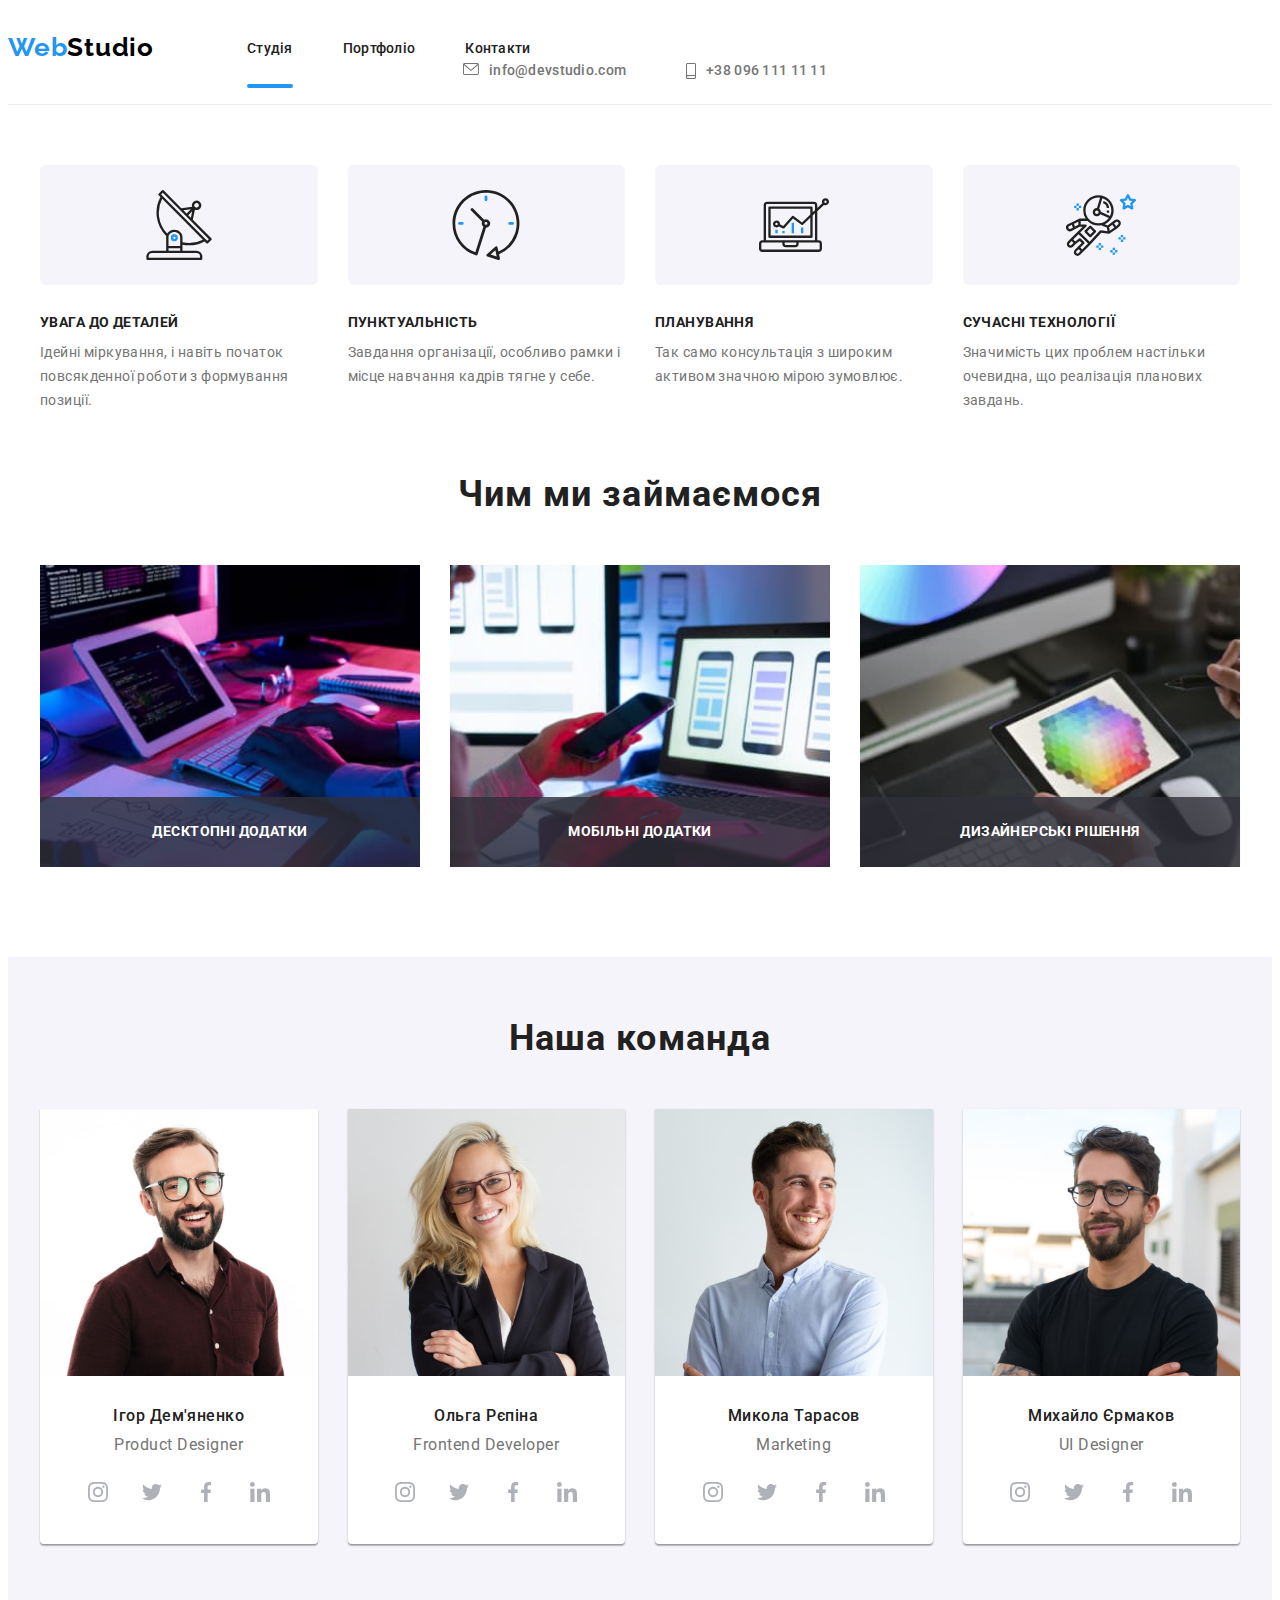
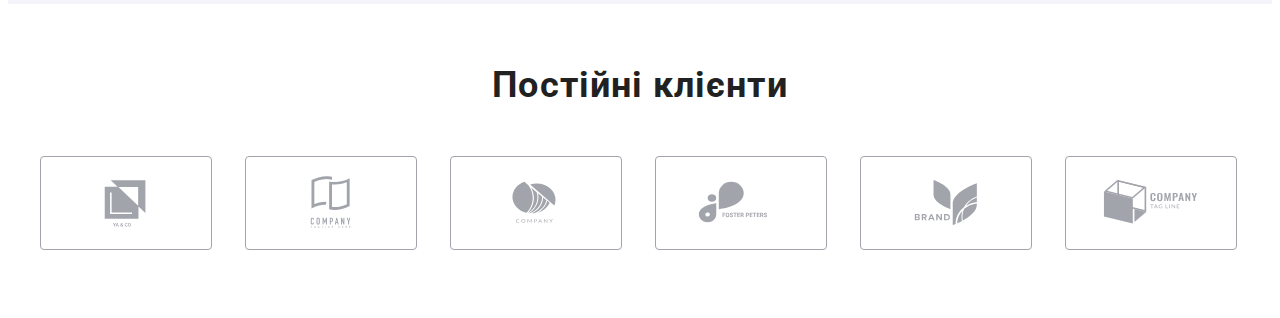
==== commit 2be918c1: "Додає останні правки portfolio responsive" ====
--- a/index.html
+++ b/index.html
@@ -21,7 +21,7 @@
     <link rel="stylesheet" href="./css/main.min.css" />
   </head>
   <body>
-    <!--<header class="header"
+    <header class="header"
       <div class="container">
         <nav class="navigation">
           <a href="./index.html" class="logo link">Web<span style="color: #000000">Studio</span></a>
@@ -51,7 +51,7 @@
           </div>
         </div>
       </div>
-    </header>-->
+    </header>
     <main>
       <!--<section class="hero">
         <div class="container">
@@ -131,7 +131,7 @@
           </ul>
         </div>
       </section>
-      <!--<section class="team section">
+      <section class="team section">
         <div class="container">
           <h2 class="team__main-title">Наша команда</h2>
           <ul class="team__list list">
@@ -295,8 +295,8 @@
             </li>
           </ul>
         </div>
-      </section>-->
-      <!--<section class="clients section">
+      </section>
+      <section class="clients section">
         <div class="container">
           <h2 class="clients__main">Постійні клієнти</h2>
           <ul class="clients__list list">
@@ -344,7 +344,7 @@
             </li>
           </ul>
         </div>
-      </section>-->
+      </section>
     </main>
     <!--<footer class="footer">
       <div class="container">
--- a/css/main.min.css
+++ b/css/main.min.css
@@ -1 +1 @@
-body{font-family:"Roboto",sans-serif}.root{--main-btn-color: #2196f3;--main-title-color: #212121}.list{list-style:none}.link{text-decoration:none}.section{padding-top:60px;padding-bottom:60px}p,h1,h2,h3,h4,h5,h6{margin:0}ul{margin:0;padding-left:0}button{cursor:pointer}address{font-style:normal}img{display:block;width:100%;max-width:100%;height:auto}.visually-hidden{position:absolute;white-space:nowrap;width:1px;height:1px;overflow:hidden;border:0;padding:0;clip:rect(0 0 0 0);-webkit-clip-path:inset(50%);clip-path:inset(50%);margin:-1px}.container{width:100%;padding-left:15px;padding-right:15px;margin:0 auto}@media screen and (min-width: 480px){.container{width:480px}}@media screen and (min-width: 768px){.container{width:768px}}@media screen and (min-width: 1200px){.container{width:1200px}}.header{padding-top:24px;padding-bottom:25px;border-bottom:1px solid #ececec}.header .container{display:flex;align-items:center}.navigation{display:flex;align-items:center}.navigation__list{display:flex;-moz-column-gap:50px;column-gap:50px}.connect{margin-left:auto}.connect__contacts{display:flex;justify-content:center;align-items:center}.logo{font-family:"Raleway";font-style:normal;font-weight:700;font-size:26px;line-height:1.19;letter-spacing:.03em;color:#2196f3;margin-right:93px}.navigation__link{position:relative;font-weight:500;font-size:14px;line-height:1.14;letter-spacing:.02em;color:#212121;transition-property:color,background-color,box-shadow;transition-duration:250ms;transition-timing-function:cubic-bezier(0.4, 0, 0.2, 1)}.navigation__link:hover,.navigation__link:focus{color:#2196f3}.navigation__link.current::after{content:"";display:block;width:100%;height:4px;background-color:#2196f3;position:absolute;bottom:-32px;left:0;border-radius:2px}.connect__email{font-weight:500;font-size:14px;line-height:1.14;letter-spacing:.02em;color:#757575;margin-left:10px;display:flex;transition-property:color,background-color,box-shadow;transition-duration:250ms;transition-timing-function:cubic-bezier(0.4, 0, 0.2, 1)}.connect__email:hover,.connect__email:focus{color:#2196f3}.connect__envelope{margin-right:10px;fill:currentColor}.connect__smartphone{margin-left:50px;margin-right:10px;fill:currentColor}.connect__tel{color:#757575;font-weight:500;font-size:14px;line-height:1.14;letter-spacing:.02em;margin-left:10px;display:flex;transition-property:color,background-color,box-shadow;transition-duration:250ms;transition-timing-function:cubic-bezier(0.4, 0, 0.2, 1)}.connect__tel:hover,.connect__tel:focus{color:#2196f3}.hero{background:#757575;background-image:linear-gradient(rgba(47, 48, 58, 0.4), rgba(47, 48, 58, 0.4)),url(../img/hero-background-image.jpg);background-repeat:no-repeat;background-position:center;background-size:cover;max-width:1600px;margin:0 auto;padding-top:200px;padding-bottom:200px}.text__unique{max-width:696px;font-weight:900;font-size:44px;line-height:1.36;text-align:center;letter-spacing:.06em;text-transform:uppercase;color:#fff;margin:0 auto;margin-bottom:30px}.btn__unique{font-family:"Roboto";font-style:normal;font-weight:700;font-size:16px;line-height:1.88;display:flex;align-items:center;text-align:center;letter-spacing:.06em;color:#fff;background:#2196f3;display:block;margin:0 auto;min-width:216px;height:50px;border-radius:4px;border-color:rgba(0,0,0,0)}.advantages{padding-bottom:0}.advantages__list{display:flex;flex-direction:column;-moz-column-gap:30px;column-gap:30px}@media screen and (min-width: 768px){.advantages__list{width:calc((100% - 30px)/2)}}.advantages__link{width:100%;height:120px;border-radius:6px;background-color:#f5f4fa;display:flex;align-items:center;justify-content:center;margin-bottom:30px}.advantages__title{font-weight:700;font-size:14px;line-height:1.14;letter-spacing:.03em;text-transform:uppercase;color:#212121;margin-bottom:10px}.advantages__descr{color:#757575;font-weight:400;font-size:14px;line-height:1.71;letter-spacing:.03em}.activities__title{font-weight:700;font-size:36px;line-height:1.17;text-align:center;letter-spacing:.03em;color:#212121;margin-bottom:30px}@media screen and (min-width: 480px){.activities__title{margin-bottom:30px}}@media screen and (min-width: 768px){.activities__title{margin-bottom:30px}}@media screen and (min-width: 1200px){.activities__title{margin-bottom:50px}}@media screen and (min-width: 1200px){.activities__list{display:flex;gap:30px}}.activities__item{width:100%;position:relative;flex-wrap:wrap;margin-bottom:30px}@media screen and (min-width: 1200px){.activities__item{position:relative;width:calc((100% - 60px)/3)}}.activities__cover-text{position:absolute;top:100%;left:100%;transform:translate(-100%, -100%);font-weight:700;font-size:14px;line-height:1.1;letter-spacing:.03em;text-transform:uppercase;color:#fff;background-color:rgba(47,48,58,.8);display:flex;justify-content:center;align-items:center;height:70px;width:100%}.team{background:#f5f4fa}.team__main-title{font-weight:700;font-size:36px;line-height:1.17;text-align:center;letter-spacing:.03em;color:#212121;margin-bottom:50px}.team__list{display:flex;-moz-column-gap:30px;column-gap:30px}.team__item{background:#fff;width:calc((100% - 90px)/4);box-shadow:0px 1px 3px rgba(0,0,0,.12),0px 1px 1px rgba(0,0,0,.14),0px 2px 1px rgba(0,0,0,.2);border-radius:0px 0px 4px 4px}.team__text{padding-top:30px;padding-bottom:30px;padding-left:5px;padding-right:5px}.team__title{font-weight:500;font-size:16px;line-height:1.19;text-align:center;letter-spacing:.03em;color:#212121;margin-bottom:10px}.team__descr{font-weight:400;font-size:16px;line-height:1.19;text-align:center;letter-spacing:.03em;color:#757575;margin-bottom:16px}.webstudio-soc{display:flex;justify-content:center;-moz-column-gap:10px;column-gap:10px}.webstudio-team-icon{fill:#afb1b8;transition:fill 250ms cubic-bezier(0.4, 0, 0.2, 1)}.webstudio-soc-link:hover .webstudio-team-icon,.webstudio-soc-link:focus .webstudio-team-icon{fill:#fff}.webstudio-soc-link{width:44px;height:44px;border-radius:50%;background-color:rgba(0,0,0,0);display:flex;justify-content:center;align-items:center;transition:background-color 250ms cubic-bezier(0.4, 0, 0.2, 1);transition-property:color,background-color,box-shadow;transition-duration:250ms;transition-timing-function:cubic-bezier(0.4, 0, 0.2, 1)}.webstudio-soc-link:hover,.webstudio-soc-link:focus{background-color:#0f99fe}.clients__main{font-weight:700;font-size:36px;line-height:1.17;text-align:center;letter-spacing:.03em;color:#212121;margin-bottom:50px}.clients__list{display:flex;justify-content:center;-moz-column-gap:30px;column-gap:30px}.clients__link{border:1px solid #a2a4ab;border-radius:4px;width:170px;height:92px;display:flex;align-items:center;justify-content:center;transition:border-color 250ms cubic-bezier(0.4, 0, 0.2, 1)}.clients__link:hover,.clients__link:focus{border-color:#2196f3}.clients__icon{fill:#a2a4ab;transition:fill 250ms cubic-bezier(0.4, 0, 0.2, 1)}.clients__link:hover .clients__icon,.clients__link:focus .clients__icon{fill:#2196f3}.portfolio-filter{margin-bottom:50px;display:flex;-moz-column-gap:8px;column-gap:8px;justify-content:center}.portfolio-filter-button{font-family:inherit;align-items:center;text-align:center;font-weight:500;font-size:16px;line-height:1.62;letter-spacing:.03em;background:#f5f4fa;border-radius:4px;border-color:rgba(0,0,0,0);padding:6px 22px;transition:background-color 250ms cubic-bezier(0.4, 0, 0.2, 1),color 250ms cubic-bezier(0.4, 0, 0.2, 1),box-shadow 250ms cubic-bezier(0.4, 0, 0.2, 1)}.portfolio-filter-button:hover,.portfolio-filter-button:focus{box-shadow:0px 1px 3px rgba(0,0,0,.12),0px 1px 1px rgba(0,0,0,.14),0px 2px 1px rgba(0,0,0,.2)}.portfolio-filter-button:hover,.portfolio-filter-button:focus{background-color:#2196f3;color:#fff}.portfolio-list{display:flex;flex-wrap:wrap;gap:30px}.portfolio-item{width:calc((100% - 60px)/3)}.portfolio-item:hover,.portfolio-item:focus{box-shadow:0px 2px 2px #c6c6c6,0px 4px 4px #c6c6c6,0px 2px 2px #c6c6c6}.portfolio-top-wrap{position:relative;overflow:hidden}.portfolio-item-hover-text{position:absolute;top:0;left:0;width:100%;height:100%;padding:63px 24px;font-weight:400;font-size:18px;line-height:1.5;letter-spacing:.03em;color:#fff;background-color:rgba(54,161,243,.829);transform:translateY(100%);transition:transform 250ms cubic-bezier(0.4, 0, 0.2, 1);overflow:auto}.portfolio-item:hover .portfolio-item-hover-text{transform:translateY(0%)}.portfolio-text{width:370px;height:110px;padding-top:20px;padding-bottom:20px;padding-left:24px;padding-right:24px;border:1px solid #eee}.portfolio-item-title{font-weight:700;font-size:18px;line-height:2;letter-spacing:.06em;color:#212121;margin-bottom:4px}.portfolio-item-descr{font-weight:400;font-size:16px;line-height:1.88;letter-spacing:.03em;color:#757575}.footer{background:#2f303a;padding-top:60px;padding-bottom:60px}.footer .container{display:flex}.footer-logo{font-family:"Raleway";font-weight:700;font-size:26px;line-height:1.19;letter-spacing:.03em;color:#2196f3}.footer-links{margin-top:20px}.footer-links-item{margin-bottom:9px}.footer-adress-link{color:#fff;font-family:inherit;font-style:normal;font-weight:400;font-size:14px;line-height:1.71;letter-spacing:.03em}.footer-email-link{color:rgba(255,255,255,.6);font-family:inherit;font-style:normal;font-weight:400;font-size:14px;line-height:1.71;letter-spacing:.03em}.footer-tel-link{color:rgba(255,255,255,.6);font-family:inherit;font-style:normal;font-weight:400;font-size:14px;line-height:1.71;letter-spacing:.03em}.footer-social-title{font-weight:700;font-size:14px;line-height:16px;letter-spacing:.03em;text-transform:uppercase;color:#fff;margin-bottom:20px}.footer-icons{margin-left:70px;padding-top:8px}.webstudio-footer-soc-link{width:44px;height:44px;border-radius:50%;background-color:#44454e;display:flex;justify-content:center;align-items:center;transition:background-color 250ms cubic-bezier(0.4, 0, 0.2, 1)}.webstudio-footer-soc-link:hover,.webstudio-footer-soc-link:focus{background-color:#0f99fe}.webstudio-soc-icon{fill:#fff}.footer-form{margin-left:93px;padding-top:8px}.footer-online-form{display:flex;flex-direction:row;justify-content:space-between}.footer-form-title{font-weight:700;font-size:14px;line-height:16px;letter-spacing:.03em;text-transform:uppercase;color:#fff;margin-bottom:20px}.footer-online-input{min-width:358px;height:50px;border:1px solid #6d6e75;border-radius:4px;padding-left:16px;font-weight:400;background-color:rgba(0,0,0,0);outline:none;color:#acacb0}.footer-online-input:focus{border-color:#2196f3}.footer-online-input::-moz-placeholder{font-weight:400;font-size:16px;line-height:1.6;letter-spacing:.03em;color:rgba(255,255,255,.6)}.footer-online-input:-ms-input-placeholder{font-weight:400;font-size:16px;line-height:1.6;letter-spacing:.03em;color:rgba(255,255,255,.6)}.footer-online-input::placeholder{font-weight:400;font-size:16px;line-height:1.6;letter-spacing:.03em;color:rgba(255,255,255,.6)}.footer-form-button{display:inline-flex;justify-content:center;align-items:center;font-weight:700;font-size:16px;line-height:1.88;letter-spacing:.06em;color:#fff;background:#2196f3;margin:0 auto;min-width:200px;height:50px;border-radius:4px;border-color:rgba(0,0,0,0);margin-left:12px;cursor:pointer}.footer-form-icon{fill:#fff;margin-left:10px}.backdrop{position:fixed;top:0;width:100%;height:100%;background:rgba(0,0,0,.2);transition:opacity 250ms cubic-bezier(0.4, 0, 0.2, 1),visibility 250ms cubic-bezier(0.4, 0, 0.2, 1)}.modal{position:absolute;top:50%;left:50%;transform:translate(-50%, -50%) scale(1) rotate(0deg);width:528px;min-height:581px;background:#fff;border-radius:4px;box-shadow:0px 1px 3px rgba(0,0,0,.12),0px 1px 1px rgba(0,0,0,.14),0px 2px 1px rgba(0,0,0,.2);transition:transform 250ms cubic-bezier(0.4, 0, 0.2, 1),scale 250ms cubic-bezier(0.4, 0, 0.2, 1),rotate 250ms cubic-bezier(0.4, 0, 0.2, 1);padding:40px}.backdrop.is-hidden .modal{transform:translate(-50%, -50%) scale(0) rotate(-90deg);transition:transform 250ms cubic-bezier(0.4, 0, 0.2, 1),scale 250ms cubic-bezier(0.4, 0, 0.2, 1),rotate 250ms cubic-bezier(0.4, 0, 0.2, 1)}.modal-close{position:absolute;top:8px;right:8px;width:30px;height:30px;border:1px solid rgba(0,0,0,.1);border-radius:50%;background-color:rgba(0,0,0,0)}.modal-close:hover{fill:#2196f3}.modal-title{font-weight:700;font-size:20px;line-height:1.2;text-align:center;letter-spacing:.03em;color:#212121;margin-bottom:12px}.modal-comment{width:100%;height:120px;border:1px solid rgba(33,33,33,.2);border-radius:4px;resize:none;padding:12px 16px}.modal-comment::-moz-placeholder{font-weight:400;font-size:12px;line-height:1.2;letter-spacing:.01em;color:#757575}.modal-comment:-ms-input-placeholder{font-weight:400;font-size:12px;line-height:1.2;letter-spacing:.01em;color:#757575}.modal-comment::placeholder{font-weight:400;font-size:12px;line-height:1.2;letter-spacing:.01em;color:#757575}.modal-comment:focus{outline-color:#2196f3}.input-form{width:100%;height:40px;border:1px solid rgba(33,33,33,.2);border-radius:4px;padding-left:42px;font-weight:400;font-size:12px;line-height:1.2;letter-spacing:.01em;color:#757575}.input-form:focus{outline-color:#2196f3}.input-form::-moz-placeholder{font-weight:400;font-size:12px;line-height:1.2;letter-spacing:.01em;color:#757575}.input-form:-ms-input-placeholder{font-weight:400;font-size:12px;line-height:1.2;letter-spacing:.01em;color:#757575}.input-form::placeholder{font-weight:400;font-size:12px;line-height:1.2;letter-spacing:.01em;color:#757575}.input-form:not(:focus):not(:-moz-placeholder-shown):valid{background-color:rgba(0,128,0,.178)}.input-form:not(:focus):not(:-ms-input-placeholder):valid{background-color:rgba(0,128,0,.178)}.input-form:not(:focus):not(:placeholder-shown):valid{background-color:rgba(0,128,0,.178)}.input-form:not(:focus):not(:-moz-placeholder-shown):invalid{background-color:rgba(255,0,0,.178)}.input-form:not(:focus):not(:-ms-input-placeholder):invalid{background-color:rgba(255,0,0,.178)}.input-form:not(:focus):not(:placeholder-shown):invalid{background-color:rgba(255,0,0,.178)}.input-wrap{position:relative}.input-icon{position:absolute;left:12px;top:50%;transform:translateY(-50%)}.input-form:focus+.input-icon{fill:#2196f3}.input-title{display:block;margin-bottom:4px;font-weight:400;font-size:12px;line-height:1.2;letter-spacing:.01em;color:#757575}.input-field{margin-bottom:10px}.check-text{font-weight:400;font-size:14px;line-height:1.7;letter-spacing:.03em;color:#757575;display:flex;align-items:center;justify-content:center;margin-bottom:30px}.check-text span{width:16px;height:15px;border:2px solid #212121;border-radius:2px;margin-right:8px;display:flex;align-items:center;justify-content:center;transition:background-color 250ms cubic-bezier(0.4, 0, 0.2, 1),background-image 250ms cubic-bezier(0.4, 0, 0.2, 1),border 250ms cubic-bezier(0.4, 0, 0.2, 1)}.check-icon{fill:rgba(0,0,0,0);fill:250ms cubic-bezier(0.4, 0, 0.2, 1)}.input-check:checked+.check-text span{background-color:#2196f3;border-color:#2196f3}.input-check:checked+.check-text .check-icon{fill:#fff}.input-check:focus+.check-text span{border-color:#2196f3}.policy-agreenent-conditions{color:#2196f3;margin-left:3px;font-weight:400;font-size:14px;line-height:1.7;letter-spacing:.03em}.modal-button{font-weight:700;font-size:16px;line-height:1.88;align-items:center;text-align:center;letter-spacing:.06em;color:#fff;background:#2196f3;display:block;margin:0 auto;min-width:200px;height:50px;border-radius:4px;border-color:rgba(0,0,0,0);box-shadow:0px 4px 4px rgba(0,0,0,.15)}.is-hidden{opacity:0;visibility:hidden;pointer-events:none}.no-scroll{overflow:hidden}/*# sourceMappingURL=main.min.css.map */+body{font-family:"Roboto",sans-serif}.root{--main-btn-color: #2196f3;--main-title-color: #212121}.list{list-style:none}.link{text-decoration:none}.section{padding-top:60px;padding-bottom:60px}p,h1,h2,h3,h4,h5,h6{margin:0}ul{margin:0;padding-left:0}button{cursor:pointer}address{font-style:normal}img{display:block;width:100%;max-width:100%;height:auto}.visually-hidden{position:absolute;white-space:nowrap;width:1px;height:1px;overflow:hidden;border:0;padding:0;clip:rect(0 0 0 0);-webkit-clip-path:inset(50%);clip-path:inset(50%);margin:-1px}.container{width:100%;padding-left:15px;padding-right:15px;margin:0 auto}@media screen and (min-width: 480px){.container{width:480px}}@media screen and (min-width: 768px){.container{width:768px}}@media screen and (min-width: 1200px){.container{width:1200px}}.header{padding-top:24px;padding-bottom:25px;border-bottom:1px solid #ececec}.header .container{display:flex;align-items:center}.navigation{display:flex;align-items:center}.navigation__list{display:flex;-moz-column-gap:50px;column-gap:50px}.connect{margin-left:auto}.connect__contacts{display:flex;justify-content:center;align-items:center}.logo{font-family:"Raleway";font-style:normal;font-weight:700;font-size:26px;line-height:1.19;letter-spacing:.03em;color:#2196f3;margin-right:93px}.navigation__link{position:relative;font-weight:500;font-size:14px;line-height:1.14;letter-spacing:.02em;color:#212121;transition-property:color,background-color,box-shadow;transition-duration:250ms;transition-timing-function:cubic-bezier(0.4, 0, 0.2, 1)}.navigation__link:hover,.navigation__link:focus{color:#2196f3}.navigation__link.current::after{content:"";display:block;width:100%;height:4px;background-color:#2196f3;position:absolute;bottom:-32px;left:0;border-radius:2px}.connect__email{font-weight:500;font-size:14px;line-height:1.14;letter-spacing:.02em;color:#757575;margin-left:10px;display:flex;transition-property:color,background-color,box-shadow;transition-duration:250ms;transition-timing-function:cubic-bezier(0.4, 0, 0.2, 1)}.connect__email:hover,.connect__email:focus{color:#2196f3}.connect__envelope{margin-right:10px;fill:currentColor}.connect__smartphone{margin-left:50px;margin-right:10px;fill:currentColor}.connect__tel{color:#757575;font-weight:500;font-size:14px;line-height:1.14;letter-spacing:.02em;margin-left:10px;display:flex;transition-property:color,background-color,box-shadow;transition-duration:250ms;transition-timing-function:cubic-bezier(0.4, 0, 0.2, 1)}.connect__tel:hover,.connect__tel:focus{color:#2196f3}.hero{background:#757575;background-image:linear-gradient(rgba(47, 48, 58, 0.4), rgba(47, 48, 58, 0.4)),url(../img/hero-background-image.jpg);background-repeat:no-repeat;background-position:center;background-size:cover;max-width:1600px;margin:0 auto;padding-top:200px;padding-bottom:200px}.text__unique{max-width:696px;font-weight:900;font-size:44px;line-height:1.36;text-align:center;letter-spacing:.06em;text-transform:uppercase;color:#fff;margin:0 auto;margin-bottom:30px}.btn__unique{font-family:"Roboto";font-style:normal;font-weight:700;font-size:16px;line-height:1.88;display:flex;align-items:center;text-align:center;letter-spacing:.06em;color:#fff;background:#2196f3;display:block;margin:0 auto;min-width:216px;height:50px;border-radius:4px;border-color:rgba(0,0,0,0)}.advantages{padding-bottom:0}.advantages__list{display:flex;flex-wrap:wrap;gap:30px}.advantages__item{width:100%}@media screen and (min-width: 768px){.advantages__item{width:calc((100% - 30px)/2)}}@media screen and (min-width: 1200px){.advantages__item{width:calc((100% - 90px)/4)}}.advantages__link{width:100%;height:120px;border-radius:6px;background-color:#f5f4fa;display:flex;align-items:center;justify-content:center;margin-bottom:30px}.advantages__title{font-weight:700;font-size:14px;line-height:1.14;letter-spacing:.03em;text-transform:uppercase;color:#212121;margin-bottom:10px}.advantages__descr{color:#757575;font-weight:400;font-size:14px;line-height:1.71;letter-spacing:.03em}.activities__title{font-weight:700;font-size:36px;line-height:1.17;text-align:center;letter-spacing:.03em;color:#212121;margin-bottom:30px}@media screen and (min-width: 480px){.activities__title{margin-bottom:30px}}@media screen and (min-width: 768px){.activities__title{margin-bottom:30px}}@media screen and (min-width: 1200px){.activities__title{margin-bottom:50px}}@media screen and (min-width: 1200px){.activities__list{display:flex;gap:30px}}.activities__item{width:100%;position:relative;flex-wrap:wrap;margin-bottom:30px}@media screen and (min-width: 1200px){.activities__item{position:relative;width:calc((100% - 60px)/3)}}.activities__cover-text{position:absolute;top:100%;left:100%;transform:translate(-100%, -100%);font-weight:700;font-size:14px;line-height:1.1;letter-spacing:.03em;text-transform:uppercase;color:#fff;background-color:rgba(47,48,58,.8);display:flex;justify-content:center;align-items:center;height:70px;width:100%}.team{background:#f5f4fa}.team__main-title{font-weight:700;font-size:36px;line-height:1.17;text-align:center;letter-spacing:.03em;color:#212121;margin-bottom:50px}@media screen and (min-width: 480px){.team__main-title{margin-bottom:30px}}@media screen and (min-width: 768px){.team__main-title{margin-bottom:30px}}@media screen and (min-width: 1200px){.team__main-title{margin-bottom:50px}}.team__list{display:flex;flex-wrap:wrap;gap:30px}.team__item{background:#fff;width:calc((100% - 90px)/4);box-shadow:0px 1px 3px rgba(0,0,0,.12),0px 1px 1px rgba(0,0,0,.14),0px 2px 1px rgba(0,0,0,.2);border-radius:0px 0px 4px 4px;width:100%}@media screen and (min-width: 768px){.team__item{width:calc((100% - 30px)/2)}}@media screen and (min-width: 1200px){.team__item{width:calc((100% - 90px)/4)}}.team__text{padding-top:30px;padding-bottom:30px;padding-left:5px;padding-right:5px}.team__title{font-weight:500;font-size:16px;line-height:1.19;text-align:center;letter-spacing:.03em;color:#212121;margin-bottom:10px}.team__descr{font-weight:400;font-size:16px;line-height:1.19;text-align:center;letter-spacing:.03em;color:#757575;margin-bottom:16px}.webstudio-soc{display:flex;justify-content:center;-moz-column-gap:10px;column-gap:10px}.webstudio-team-icon{fill:#afb1b8;transition:fill 250ms cubic-bezier(0.4, 0, 0.2, 1)}.webstudio-soc-link:hover .webstudio-team-icon,.webstudio-soc-link:focus .webstudio-team-icon{fill:#fff}.webstudio-soc-link{width:44px;height:44px;border-radius:50%;background-color:rgba(0,0,0,0);display:flex;justify-content:center;align-items:center;transition:background-color 250ms cubic-bezier(0.4, 0, 0.2, 1);transition-property:color,background-color,box-shadow;transition-duration:250ms;transition-timing-function:cubic-bezier(0.4, 0, 0.2, 1)}.webstudio-soc-link:hover,.webstudio-soc-link:focus{background-color:#0f99fe}.clients__main{font-weight:700;font-size:36px;line-height:1.17;text-align:center;letter-spacing:.03em;color:#212121;margin-bottom:50px}@media screen and (min-width: 480px){.clients__main{margin-bottom:30px}}@media screen and (min-width: 768px){.clients__main{margin-bottom:30px}}@media screen and (min-width: 1200px){.clients__main{margin-bottom:50px}}.clients__list{display:flex;justify-content:center;gap:30px;flex-wrap:wrap}@media screen and (min-width: 768px){.clients__item{width:calc((100% - 60px)/3)}}@media screen and (min-width: 1200px){.clients__item{width:calc((100% - 150px)/6)}}.clients__link{border:1px solid #a2a4ab;border-radius:4px;width:170px;height:92px;display:flex;align-items:center;justify-content:center;transition:border-color 250ms cubic-bezier(0.4, 0, 0.2, 1)}.clients__link:hover,.clients__link:focus{border-color:#2196f3}.clients__icon{fill:#a2a4ab;transition:fill 250ms cubic-bezier(0.4, 0, 0.2, 1)}.clients__link:hover .clients__icon,.clients__link:focus .clients__icon{fill:#2196f3}.portfolio-filter{margin-bottom:50px;display:flex;flex-wrap:wrap;gap:8px;justify-content:center}@media screen and (min-width: 480px){.portfolio-filter{width:calc((100% - 16px)/2);justify-content:center;align-items:center}}@media screen and (min-width: 768px){.portfolio-filter{width:calc((100% - 40px)/1)}}@media screen and (min-width: 1200px){.portfolio-filter{width:calc((100% - 40px)/1)}}.portfolio-filter-button{font-family:inherit;align-items:center;text-align:center;font-weight:500;font-size:16px;line-height:1.62;letter-spacing:.03em;background:#f5f4fa;border-radius:4px;border-color:rgba(0,0,0,0);padding:6px 22px;transition:background-color 250ms cubic-bezier(0.4, 0, 0.2, 1),color 250ms cubic-bezier(0.4, 0, 0.2, 1),box-shadow 250ms cubic-bezier(0.4, 0, 0.2, 1)}.portfolio-filter-button:hover,.portfolio-filter-button:focus{box-shadow:0px 1px 3px rgba(0,0,0,.12),0px 1px 1px rgba(0,0,0,.14),0px 2px 1px rgba(0,0,0,.2)}.portfolio-filter-button:hover,.portfolio-filter-button:focus{background-color:#2196f3;color:#fff}.portfolio-list{display:flex;flex-wrap:wrap;gap:30px}.portfolio-item:hover,.portfolio-item:focus{box-shadow:0px 2px 2px #c6c6c6,0px 4px 4px #c6c6c6,0px 2px 2px #c6c6c6}@media screen and (min-width: 480px){.portfolio-item{width:100%;width:calc((100% - 30px)/2)}}@media screen and (min-width: 768px){.portfolio-item{width:100%;width:calc((100% - 30px)/2)}}@media screen and (min-width: 1200px){.portfolio-item{width:calc((100% - 60px)/3)}}.portfolio-top-wrap{position:relative;overflow:hidden}.portfolio-item-hover-text{position:absolute;top:0;left:0;width:100%;height:100%;padding:63px 24px;font-weight:400;font-size:18px;line-height:1.5;letter-spacing:.03em;color:#fff;background-color:rgba(54,161,243,.829);transform:translateY(100%);transition:transform 250ms cubic-bezier(0.4, 0, 0.2, 1);overflow:auto}.portfolio-item:hover .portfolio-item-hover-text{transform:translateY(0%)}.portfolio-text{width:370px;height:110px;padding-top:20px;padding-bottom:20px;padding-left:24px;padding-right:24px;border:1px solid #eee}.portfolio-item-title{font-weight:700;font-size:18px;line-height:2;letter-spacing:.06em;color:#212121;margin-bottom:4px}.portfolio-item-descr{font-weight:400;font-size:16px;line-height:1.88;letter-spacing:.03em;color:#757575}.footer{background:#2f303a;padding-top:60px;padding-bottom:60px}.footer .container{display:flex}.footer-logo{font-family:"Raleway";font-weight:700;font-size:26px;line-height:1.19;letter-spacing:.03em;color:#2196f3}.footer-links{margin-top:20px}.footer-links-item{margin-bottom:9px}.footer-adress-link{color:#fff;font-family:inherit;font-style:normal;font-weight:400;font-size:14px;line-height:1.71;letter-spacing:.03em}.footer-email-link{color:rgba(255,255,255,.6);font-family:inherit;font-style:normal;font-weight:400;font-size:14px;line-height:1.71;letter-spacing:.03em}.footer-tel-link{color:rgba(255,255,255,.6);font-family:inherit;font-style:normal;font-weight:400;font-size:14px;line-height:1.71;letter-spacing:.03em}.footer-social-title{font-weight:700;font-size:14px;line-height:16px;letter-spacing:.03em;text-transform:uppercase;color:#fff;margin-bottom:20px}.footer-icons{margin-left:70px;padding-top:8px}.webstudio-footer-soc-link{width:44px;height:44px;border-radius:50%;background-color:#44454e;display:flex;justify-content:center;align-items:center;transition:background-color 250ms cubic-bezier(0.4, 0, 0.2, 1)}.webstudio-footer-soc-link:hover,.webstudio-footer-soc-link:focus{background-color:#0f99fe}.webstudio-soc-icon{fill:#fff}.footer-form{margin-left:93px;padding-top:8px}.footer-online-form{display:flex;flex-direction:row;justify-content:space-between}.footer-form-title{font-weight:700;font-size:14px;line-height:16px;letter-spacing:.03em;text-transform:uppercase;color:#fff;margin-bottom:20px}.footer-online-input{min-width:358px;height:50px;border:1px solid #6d6e75;border-radius:4px;padding-left:16px;font-weight:400;background-color:rgba(0,0,0,0);outline:none;color:#acacb0}.footer-online-input:focus{border-color:#2196f3}.footer-online-input::-moz-placeholder{font-weight:400;font-size:16px;line-height:1.6;letter-spacing:.03em;color:rgba(255,255,255,.6)}.footer-online-input:-ms-input-placeholder{font-weight:400;font-size:16px;line-height:1.6;letter-spacing:.03em;color:rgba(255,255,255,.6)}.footer-online-input::placeholder{font-weight:400;font-size:16px;line-height:1.6;letter-spacing:.03em;color:rgba(255,255,255,.6)}.footer-form-button{display:inline-flex;justify-content:center;align-items:center;font-weight:700;font-size:16px;line-height:1.88;letter-spacing:.06em;color:#fff;background:#2196f3;margin:0 auto;min-width:200px;height:50px;border-radius:4px;border-color:rgba(0,0,0,0);margin-left:12px;cursor:pointer}.footer-form-icon{fill:#fff;margin-left:10px}.backdrop{position:fixed;top:0;width:100%;height:100%;background:rgba(0,0,0,.2);transition:opacity 250ms cubic-bezier(0.4, 0, 0.2, 1),visibility 250ms cubic-bezier(0.4, 0, 0.2, 1)}.modal{position:absolute;top:50%;left:50%;transform:translate(-50%, -50%) scale(1) rotate(0deg);width:528px;min-height:581px;background:#fff;border-radius:4px;box-shadow:0px 1px 3px rgba(0,0,0,.12),0px 1px 1px rgba(0,0,0,.14),0px 2px 1px rgba(0,0,0,.2);transition:transform 250ms cubic-bezier(0.4, 0, 0.2, 1),scale 250ms cubic-bezier(0.4, 0, 0.2, 1),rotate 250ms cubic-bezier(0.4, 0, 0.2, 1);padding:40px}.backdrop.is-hidden .modal{transform:translate(-50%, -50%) scale(0) rotate(-90deg);transition:transform 250ms cubic-bezier(0.4, 0, 0.2, 1),scale 250ms cubic-bezier(0.4, 0, 0.2, 1),rotate 250ms cubic-bezier(0.4, 0, 0.2, 1)}.modal-close{position:absolute;top:8px;right:8px;width:30px;height:30px;border:1px solid rgba(0,0,0,.1);border-radius:50%;background-color:rgba(0,0,0,0)}.modal-close:hover{fill:#2196f3}.modal-title{font-weight:700;font-size:20px;line-height:1.2;text-align:center;letter-spacing:.03em;color:#212121;margin-bottom:12px}.modal-comment{width:100%;height:120px;border:1px solid rgba(33,33,33,.2);border-radius:4px;resize:none;padding:12px 16px}.modal-comment::-moz-placeholder{font-weight:400;font-size:12px;line-height:1.2;letter-spacing:.01em;color:#757575}.modal-comment:-ms-input-placeholder{font-weight:400;font-size:12px;line-height:1.2;letter-spacing:.01em;color:#757575}.modal-comment::placeholder{font-weight:400;font-size:12px;line-height:1.2;letter-spacing:.01em;color:#757575}.modal-comment:focus{outline-color:#2196f3}.input-form{width:100%;height:40px;border:1px solid rgba(33,33,33,.2);border-radius:4px;padding-left:42px;font-weight:400;font-size:12px;line-height:1.2;letter-spacing:.01em;color:#757575}.input-form:focus{outline-color:#2196f3}.input-form::-moz-placeholder{font-weight:400;font-size:12px;line-height:1.2;letter-spacing:.01em;color:#757575}.input-form:-ms-input-placeholder{font-weight:400;font-size:12px;line-height:1.2;letter-spacing:.01em;color:#757575}.input-form::placeholder{font-weight:400;font-size:12px;line-height:1.2;letter-spacing:.01em;color:#757575}.input-form:not(:focus):not(:-moz-placeholder-shown):valid{background-color:rgba(0,128,0,.178)}.input-form:not(:focus):not(:-ms-input-placeholder):valid{background-color:rgba(0,128,0,.178)}.input-form:not(:focus):not(:placeholder-shown):valid{background-color:rgba(0,128,0,.178)}.input-form:not(:focus):not(:-moz-placeholder-shown):invalid{background-color:rgba(255,0,0,.178)}.input-form:not(:focus):not(:-ms-input-placeholder):invalid{background-color:rgba(255,0,0,.178)}.input-form:not(:focus):not(:placeholder-shown):invalid{background-color:rgba(255,0,0,.178)}.input-wrap{position:relative}.input-icon{position:absolute;left:12px;top:50%;transform:translateY(-50%)}.input-form:focus+.input-icon{fill:#2196f3}.input-title{display:block;margin-bottom:4px;font-weight:400;font-size:12px;line-height:1.2;letter-spacing:.01em;color:#757575}.input-field{margin-bottom:10px}.check-text{font-weight:400;font-size:14px;line-height:1.7;letter-spacing:.03em;color:#757575;display:flex;align-items:center;justify-content:center;margin-bottom:30px}.check-text span{width:16px;height:15px;border:2px solid #212121;border-radius:2px;margin-right:8px;display:flex;align-items:center;justify-content:center;transition:background-color 250ms cubic-bezier(0.4, 0, 0.2, 1),background-image 250ms cubic-bezier(0.4, 0, 0.2, 1),border 250ms cubic-bezier(0.4, 0, 0.2, 1)}.check-icon{fill:rgba(0,0,0,0);fill:250ms cubic-bezier(0.4, 0, 0.2, 1)}.input-check:checked+.check-text span{background-color:#2196f3;border-color:#2196f3}.input-check:checked+.check-text .check-icon{fill:#fff}.input-check:focus+.check-text span{border-color:#2196f3}.policy-agreenent-conditions{color:#2196f3;margin-left:3px;font-weight:400;font-size:14px;line-height:1.7;letter-spacing:.03em}.modal-button{font-weight:700;font-size:16px;line-height:1.88;align-items:center;text-align:center;letter-spacing:.06em;color:#fff;background:#2196f3;display:block;margin:0 auto;min-width:200px;height:50px;border-radius:4px;border-color:rgba(0,0,0,0);box-shadow:0px 4px 4px rgba(0,0,0,.15)}.is-hidden{opacity:0;visibility:hidden;pointer-events:none}.no-scroll{overflow:hidden}/*# sourceMappingURL=main.min.css.map */